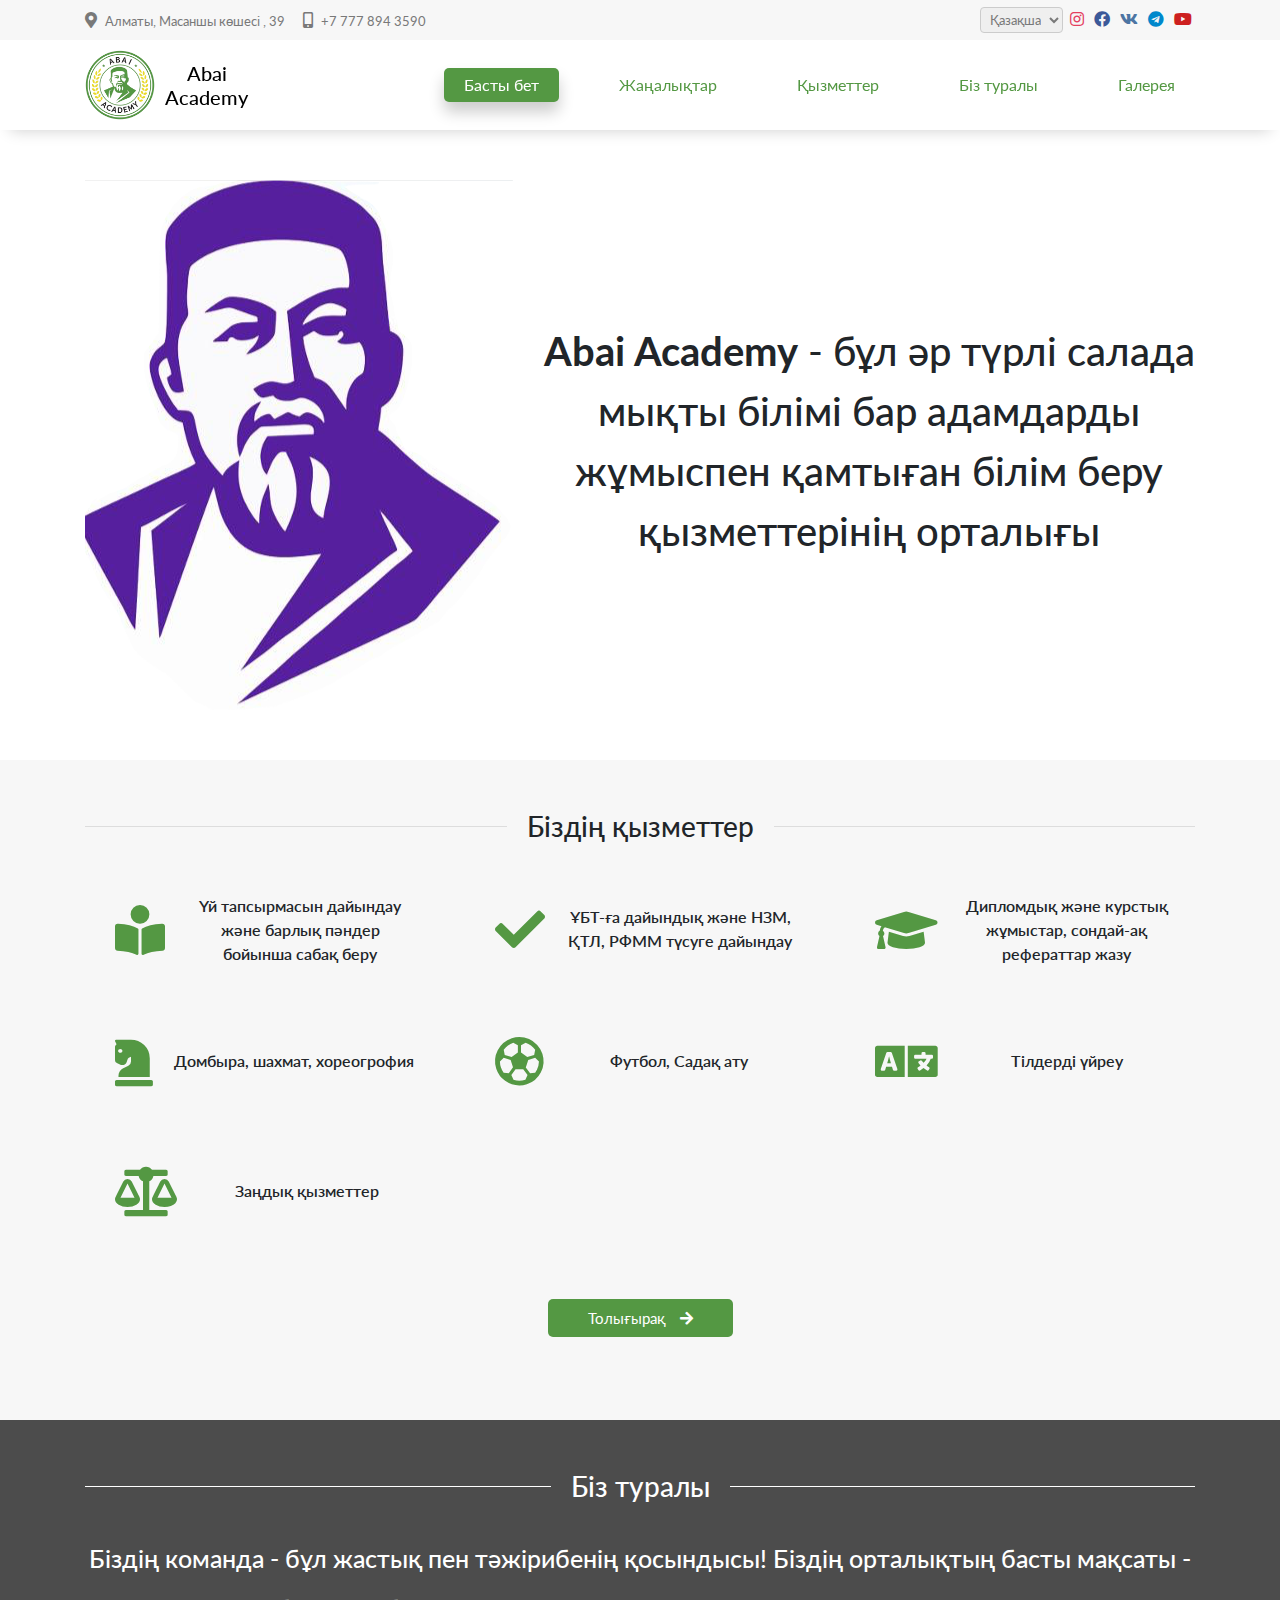
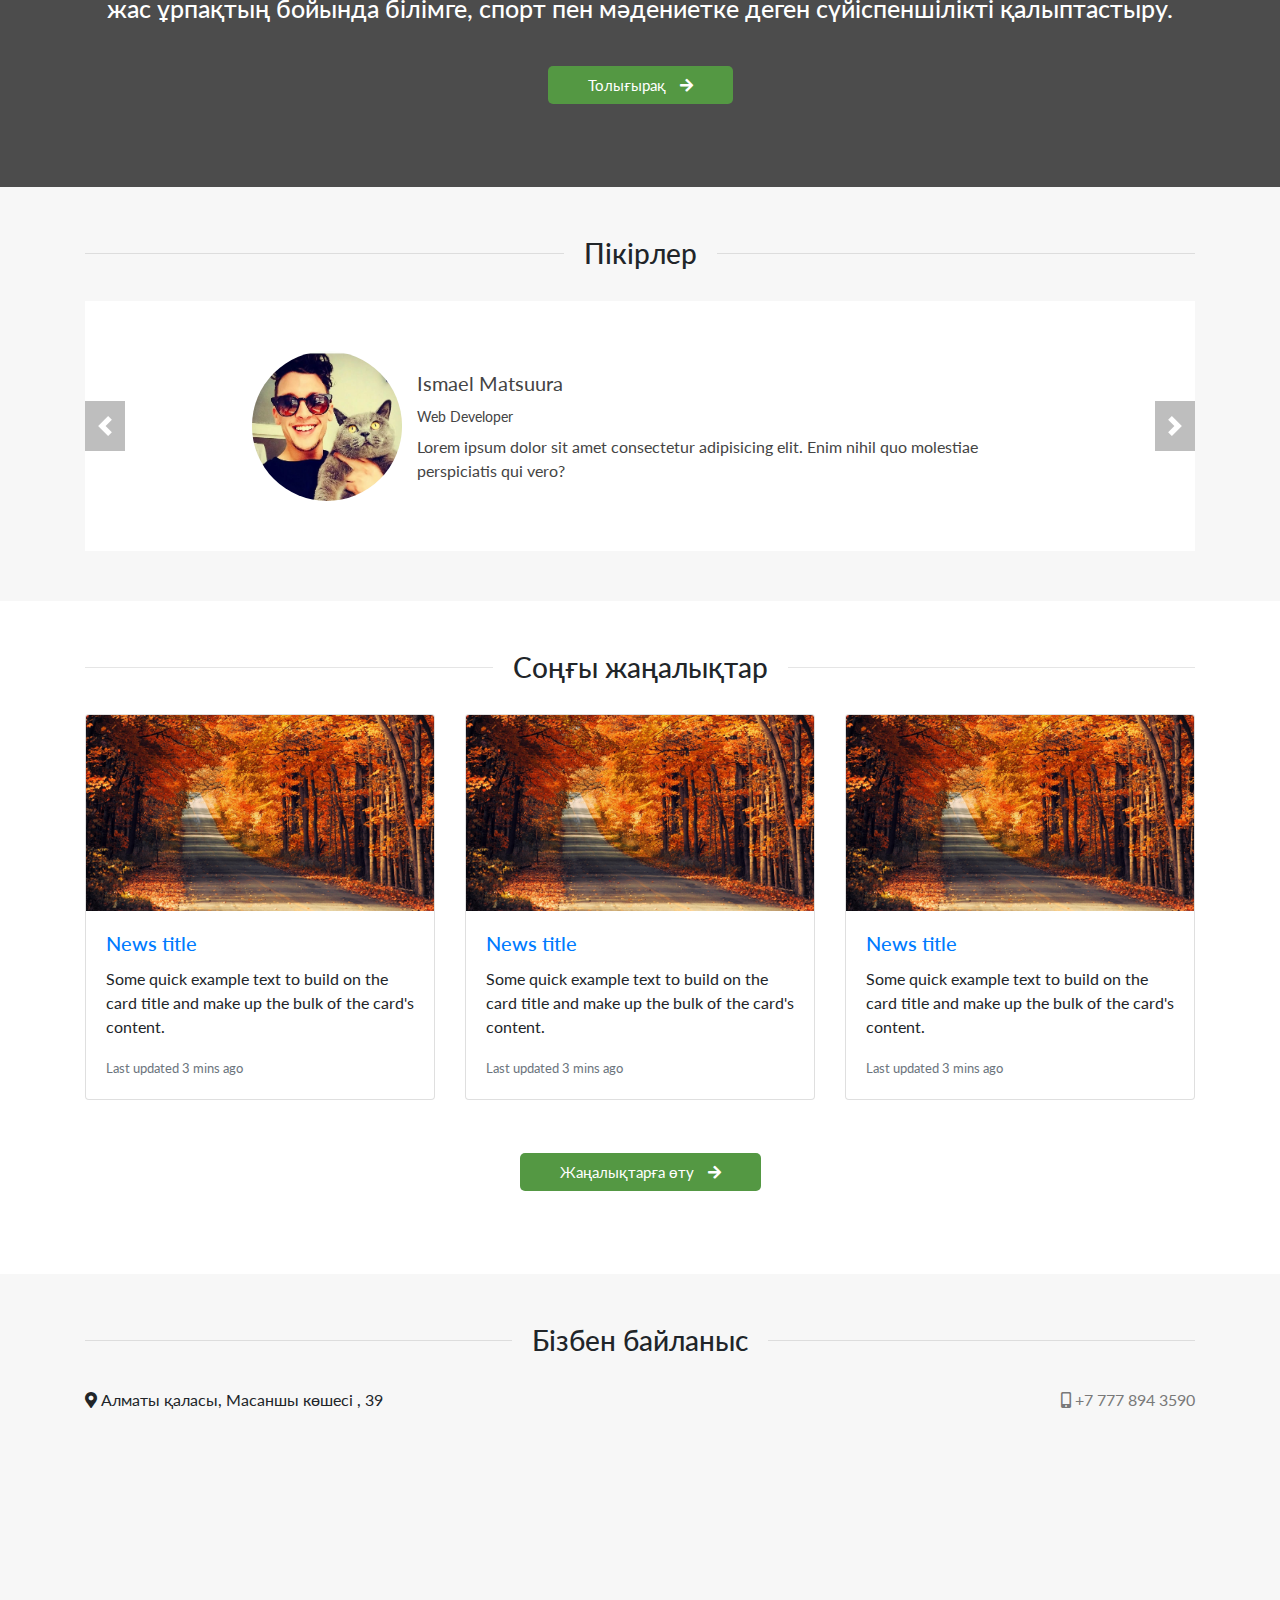
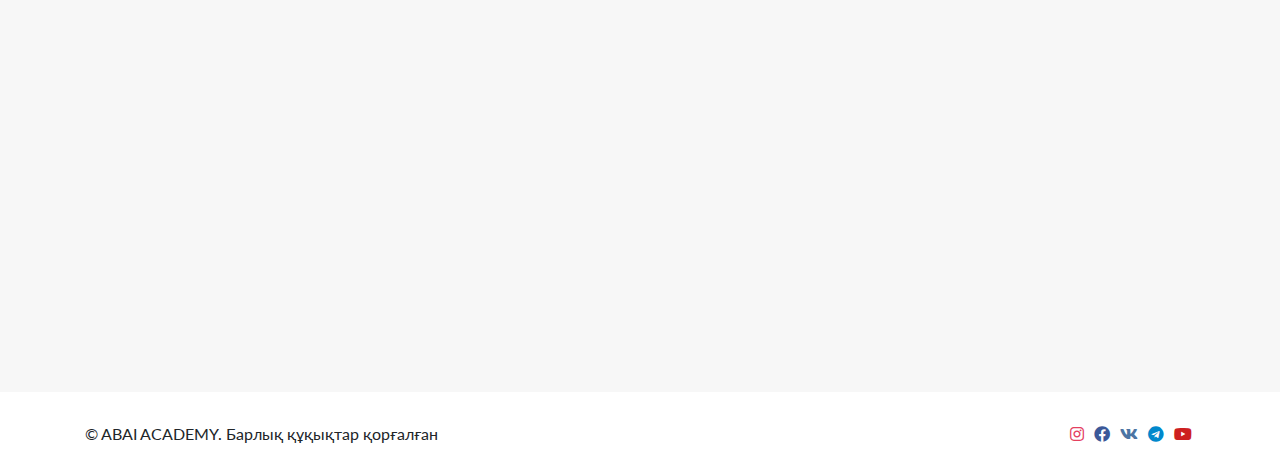
==== templates/index.html @ 08c4e665 "First commit" ====
<!DOCTYPE html>
<html lang="en">

<head>
    <meta charset="UTF-8">
    <meta name="viewport" content="width=device-width, initial-scale=1.0">
    <title>Abai Academy</title>

    <!-- Css -->
    <link rel="stylesheet" href="../css/bootstrap.min.css">
    <link rel="stylesheet" href="../css/all.min.css">
    <link rel="stylesheet" href="../css/style.css">
    <link rel="stylesheet" href="../css/responsive.css">
    <link rel="stylesheet" href="../css/feedback.css">
    <link href="https://fonts.googleapis.com/css2?family=Lato&display=swap" rel="stylesheet">
</head>

<body>

    <div class="header-top">
        <div class="container d-flex">
            <div class="contact-info">
                <a href="javascript:void(0);">
                    <i class="fas fa-map-marker-alt"></i>
                    Алматы, Масаншы көшесі , 39
                </a>
                <a href="tel:+77778943590">
                    <i class="fas fa-mobile-alt"></i>
                    +7 777 894 3590
                </a>
            </div>
            <div class="social-links">
                <form action="#">
                    <select name="language" id="language" class="langSelect">
                        <option value="kz">Қазақша</option>
                        <option value="ru">Русский</option>
                    </select>
                </form>
                <a href="https://www.instagram.com/abai.academy/" style="color: #e4405f;" target="_blank"><i
                        class="fab fa-instagram"></i></a>
                <a href="https://web.facebook.com/" style="color: #3b5999;" target="_blank"><i
                        class="fab fa-facebook"></i></a>
                <a href="https://www.vk.com/" style="color: #4c75a3;" target="_blank"><i class="fab fa-vk"></i></a>
                <a href="https://www.telegram.org/" style="color: #0088cc;" target="_blank"><i
                        class="fab fa-telegram"></i></a>
                <a href="https://www.youtube.com/" style="color: #cd201f;" target="_blank"><i
                        class="fab fa-youtube"></i></a>
            </div>
        </div>
    </div>

    <header class="header sticky-top">
        <div class="container d-flex">
            <a href="index.html" class="logo-link">
                <div class="logo d-flex">
                    <img src="../img/abai_academy.png" alt="LOGO" />
                    <h3 class="logo-title">Abai <br> Academy</h3>
                </div>
            </a>
            <button type="button" class="nav-button" onclick="toggleNavbar('.navbar')">
                <i class="fas fa-bars"></i>
            </button>
            <nav class="navbar">
                <a href="index.html" class="active">Басты бет</a>
                <a href="news.html">Жаңалықтар</a>
                <a href="services.html">Қызметтер</a>
                <a href="about-us.html">Біз туралы</a>
                <a href="gallery">Галерея</a>
            </nav>
        </div>
    </header>

    <section class="app-section">
        <div class="container">
            <div class="app-banner d-flex">
                <div class="banner">
                    <img src="../img/abai_purple-bust.png" alt="ABAI_PNG">
                </div>
                <div class="banner-text">
                    <h3><b>Abai Academy</b> - бұл әр түрлі салада мықты білімі бар адамдарды жұмыспен қамтыған білім
                        беру қызметтерінің орталығы</h3>
                </div>
            </div>
        </div>
    </section>

    <section class="app-section">
        <div class="container">
            <div class="section-title d-flex">
                <hr>
                <h3 class="section-heading">Біздің қызметтер</h3>
                <hr>
            </div>
            <div class="services-block">
                <div class="row">
                    <div class="col-12 col-sm-6 col-md-4">
                        <div class="service-item d-flex">
                            <div class="service-icon">
                                <i class="fas fa-book-reader"></i>
                            </div>
                            <div class="service-text">
                                <p>Үй тапсырмасын дайындау және барлық пәндер бойынша сабақ беру</p>
                            </div>
                        </div>
                    </div>
                    <div class="col-12 col-sm-6 col-md-4">
                        <div class="service-item d-flex">
                            <div class="service-icon">
                                <i class="fas fa-check"></i>
                            </div>
                            <div class="service-text">
                                <p>ҰБТ-ға дайындық және НЗМ, ҚТЛ, РФММ түсуге дайындау</p>
                            </div>
                        </div>
                    </div>
                    <div class="col-12 col-sm-6 col-md-4">
                        <div class="service-item d-flex">
                            <div class="service-icon">
                                <i class="fas fa-graduation-cap"></i>
                            </div>
                            <div class="service-text">
                                <p>Дипломдық және курстық жұмыстар, сондай-ақ рефераттар жазу</p>
                            </div>
                        </div>
                    </div>
                    <div class="col-12 col-sm-6 col-md-4">
                        <div class="service-item d-flex">
                            <div class="service-icon">
                                <i class="fas fa-chess-knight"></i>
                            </div>
                            <div class="service-text">
                                <p>Домбыра, шахмат, хореогрофия</p>
                            </div>
                        </div>
                    </div>
                    <div class="col-12 col-sm-6 col-md-4">
                        <div class="service-item d-flex">
                            <div class="service-icon">
                                <i class="far fa-futbol"></i>
                            </div>
                            <div class="service-text">
                                <p>Футбол, Садақ ату</p>
                            </div>
                        </div>
                    </div>
                    <div class="col-12 col-sm-6 col-md-4">
                        <div class="service-item d-flex">
                            <div class="service-icon">
                                <i class="fas fa-language"></i>
                            </div>
                            <div class="service-text">
                                <p>Тілдерді үйреу</p>
                            </div>
                        </div>
                    </div>
                    <div class="col-12 col-sm-6 col-md-4">
                        <div class="service-item d-flex">
                            <div class="service-icon">
                                <i class="fas fa-balance-scale"></i>
                            </div>
                            <div class="service-text">
                                <p>Заңдық қызметтер</p>
                            </div>
                        </div>
                    </div>
                </div>
            </div>
            <div class="more-link">
                <a href="services.html">Толығырақ <i class="fas fa-arrow-right"></i></a>
            </div>
        </div>
    </section>

    <section class="app-section about-us_section p-0">
        <div class="dark-bg">
            <div class="container">
                <div class="about-us">
                    <div class="section-title d-flex">
                        <hr>
                        <h3 class="section-heading">Біз туралы</h3>
                        <hr>
                    </div>
                    <div class="about-info">
                        <h3>
                            Біздің команда - бұл жастық пен тәжірибенің қосындысы! Біздің орталықтың басты мақсаты - жас
                            ұрпақтың бойында білімге, спорт пен мәдениетке деген сүйіспеншілікті қалыптастыру.
                        </h3>
                    </div>
                    <div class="more-link">
                        <a href="about-us.html">Толығырақ <i class="fas fa-arrow-right"></i></a>
                    </div>
                </div>
            </div>
        </div>
    </section>

    <section class="app-section">
        <div class="container">
            <div class="section-title d-flex">
                <hr>
                <h3 class="section-heading">Пікірлер</h3>
                <hr>
            </div>
            <div class="slider">
                <div class="slider__wrapper">
                    <div class="slider__items">
                        <div class="slider__item slider__item_1">
                            <div class="slider__item_inner">
                                <span class="slider__item_img">
                                    <img class="slider__item_photo" src="../img/feedback-ava.jfif" alt="">
                                </span>
                                <span class="slider__item_testimonial">
                                    <span class="slider__item_name">Ismael Matsuura</span>
                                    <span class="slider__item_post">Web Developer</span>
                                    <span class="slider__item_text">
                                        Lorem ipsum dolor sit amet consectetur adipisicing elit. Enim nihil quo
                                        molestiae perspiciatis qui vero?
                                    </span>
                                </span>
                            </div>
                        </div>
                        <div class="slider__item slider__item_2">
                            <div class="slider__item_inner">
                                <span class="slider__item_img">
                                    <img src="../img/feedback-ava.jfif" alt="">
                                </span>
                                <span class="slider__item_testimonial">
                                    <span class="slider__item_name">Lawanda Batchelder</span>
                                    <span class="slider__item_post">Web Designer</span>
                                    <span class="slider__item_text">
                                        Lorem ipsum dolor sit amet consectetur adipisicing elit. Enim nihil quo
                                        molestiae perspiciatis qui vero?
                                    </span>
                                </span>
                            </div>
                        </div>
                        <div class="slider__item slider__item_3">
                            <div class="slider__item_inner">
                                <span class="slider__item_img">
                                    <img src="../img/feedback-ava.jfif" alt="">
                                </span>
                                <span class="slider__item_testimonial">
                                    <span class="slider__item_name">Bennett Arbogast</span>
                                    <span class="slider__item_post">Web Developer</span>
                                    <span class="slider__item_text">
                                        Lorem ipsum dolor sit amet consectetur adipisicing elit. Enim nihil quo
                                        molestiae perspiciatis qui vero?
                                    </span>
                                </span>
                            </div>
                        </div>
                        <div class="slider__item slider__item_4">
                            <div class="slider__item_inner">
                                <span class="slider__item_img">
                                    <img src="../img/feedback-ava.jfif" alt="">
                                </span>
                                <span class="slider__item_testimonial">
                                    <span class="slider__item_name">Shanna Parcell</span>
                                    <span class="slider__item_post">Web Designer</span>
                                    <span class="slider__item_text">
                                        Lorem ipsum dolor sit amet consectetur adipisicing elit. Enim nihil quo
                                        molestiae perspiciatis qui vero?
                                    </span>
                                </span>
                            </div>
                        </div>
                    </div>
                </div>
                <a class="slider__control slider__control_prev" href="#" role="button"></a>
                <a class="slider__control slider__control_next" href="#" role="button"></a>
            </div>
    </section>

    <section class="app-section">
        <div class="container">
            <div class="section-title d-flex">
                <hr>
                <h3 class="section-heading">Соңғы жаңалықтар</h3>
                <hr>
            </div>
            <div class="news-block">
                <div class="news-item">
                    <div class="row">
                        <div class="col-12 col-sm-6 col-md-4">
                            <div class="card">
                                <img src="../img/img.jpg" class="card-img-top" alt="CARD_IMG">
                                <div class="card-body">
                                    <a href="#">
                                        <h5 class="card-title">News title</h5>
                                    </a>
                                    <p class="card-text">Some quick example text to build on the card title and make up
                                        the bulk of the card's content.</p>
                                    <p class="card-text"><small class="text-muted">Last updated 3 mins ago</small></p>
                                </div>
                            </div>
                        </div>
                        <div class="col-12 col-sm-6 col-md-4">
                            <div class="card">
                                <img src="../img/img.jpg" class="card-img-top" alt="CARD_IMG">
                                <div class="card-body">
                                    <a href="#">
                                        <h5 class="card-title">News title</h5>
                                    </a>
                                    <p class="card-text">Some quick example text to build on the card title and make up
                                        the bulk of the card's content.</p>
                                    <p class="card-text"><small class="text-muted">Last updated 3 mins ago</small></p>
                                </div>
                            </div>
                        </div>
                        <div class="col-12 col-sm-6 col-md-4">
                            <div class="card">
                                <img src="../img/img.jpg" class="card-img-top" alt="CARD_IMG">
                                <div class="card-body">
                                    <a href="#">
                                        <h5 class="card-title">News title</h5>
                                    </a>
                                    <p class="card-text">Some quick example text to build on the card title and make up
                                        the bulk of the card's content.</p>
                                    <p class="card-text"><small class="text-muted">Last updated 3 mins ago</small></p>
                                </div>
                            </div>
                        </div>
                    </div>
                </div>
            </div>
            <div class="more-link">
                <a href="news.html">Жаңалықтарға өту <i class="fas fa-arrow-right"></i></a>
            </div>
        </div>
    </section>

    <section class="app-section">
        <div class="container">
            <div class="section-title d-flex">
                <hr>
                <h3 class="section-heading">Бізбен байланыс</h3>
                <hr>
            </div>
            <div class="contact">
                <div class="contact-info-block d-flex">
                    <p>
                        <i class="fas fa-map-marker-alt"></i>
                        Алматы қаласы, Масаншы көшесі , 39
                    </p>
                    <p>
                        <a href="tel:+77778943590">
                            <i class="fas fa-mobile-alt"></i>
                            +7 777 894 3590
                        </a>
                    </p>
                </div>
                <div class="contact-map">
                    <iframe
                        src="https://yandex.com/map-widget/v1/?um=constructor%3A82e9fed236b150e9e54c2fb7ee15986c360d8a8b893bf10a4f64664f6c50f972&amp;source=constructor"
                        width="100%" height="508" frameborder="0"></iframe>
                </div>
            </div>
        </div>
    </section>

    <footer class="footer">
        <div class="container d-flex">
            <p>
                &copy; ABAI ACADEMY. Барлық құқықтар қорғалған
            </p>
            <div class="social-links">
                <a href="https://www.instagram.com/abai.academy/" style="color: #e4405f;" target="_blank"><i
                        class="fab fa-instagram"></i></a>
                <a href="https://web.facebook.com/" style="color: #3b5999;" target="_blank"><i
                        class="fab fa-facebook"></i></a>
                <a href="https://www.vk.com/" style="color: #4c75a3;" target="_blank"><i class="fab fa-vk"></i></a>
                <a href="https://www.telegram.org/" style="color: #0088cc;" target="_blank"><i
                        class="fab fa-telegram"></i></a>
                <a href="https://www.youtube.com/" style="color: #cd201f;" target="_blank"><i
                        class="fab fa-youtube"></i></a>
            </div>
        </div>
    </footer>

    <!-- JavaScript -->
    <script src="../js/jquery.min.js"></script>
    <script src="../js/bootstrap.min.js"></script>
    <script src="../js/main.js"></script>
    <script src="../js/feedback.js"></script>
</body>

</html>
---- css/style.css ----
html, body {
    font-family: 'Lato', sans-serif;
}
a, a:hover {
    text-decoration: none;
}
input, textarea, button, button:focus {
    outline: none;
}
form {
    display: inline;
}
.col-12 {
    margin-bottom: 20px;
}
.d-flex {
    align-items: center;
}
.logo-link {
    display: block;
}
.logo img {
    width: 70px;
    margin-right: 10px;
}
.logo-title {
    text-align: center;
    font-size: 20px;
    color: black;
    font-weight: 500;
    margin-bottom: 0;
}
.header-top {
    padding: 7px 0;
    background-color: #f7f7f7;
}
.header-top .container {
    justify-content: space-between;
}
.header-top a, .contact-info-block a {
    color: #797979;
}
.contact-info a {
    font-size: 13px;
}
.contact-info a i {
    font-size: 16px;
    margin-right: 5px;
}
.contact-info a:first-child {
    margin-right: 15px;
}
.social-links a {
    margin: 0 3px;
    font-size: 16px;
}
.header {
    padding: 10px 0;
    box-shadow: 0 10px 15px -10px rgba(0, 0, 0, 0.2);
    background-color: #fff;
}
.header .container {
    justify-content: space-between;
    position: relative;
}
.nav-button {
    display: none;
    background-color: #fff;
    color: #549843;
    border: 2px solid #549843;
    border-radius: 7px;
    font-size: 25px;
    padding: 0 9px;
}
.navbar {
    padding: 0;
}
.navbar.active {
    display: block;
}
.navbar a {
    margin: 0 20px;
    color: #549843;
    padding: 5px 20px;
    border-radius: 5px;
    transition: .3s;
    -webkit-transition: .3s;
    -moz-transition: .3s;
    -o-transition: .3s;
}
.navbar a:hover {
    background-color: #549843;
    color: #fff;
    box-shadow: 0 10px 15px 0px rgba(0, 0, 0, 0.2);
    transition: .3s;
    -webkit-transition: .3s;
    -moz-transition: .3s;
    -o-transition: .3s;
}
.navbar a.active {
    background-color: #549843;
    color: #fff;
    box-shadow: 0 10px 15px 0px rgba(0, 0, 0, 0.2);
}
.navbar a:last-child {
    margin-right: 0;
}
.app-section {
    padding: 50px 0;
}
.app-section:nth-child(even) {
    background-color: #f7f7f7;
}
.app-section:nth-child(odd) {
    background-color: #fff;
}
.banner {
    margin-right: 30px;
}
.banner-text h3, .about-info h3 {
    text-align: center;    
    line-height: 60px;
    font-size: 40px;
}
.about-info h3 {
    font-size: 25px;  
    line-height: 50px;
}
.section-title {
    margin-bottom: 30px;
}
.section-title hr {
    flex: 1;
}
.section-heading {
    margin: 0 20px;
}
.more-link {
    text-align: center;
    margin: 40px 0;
}
.more-link a {
    padding: 10px 40px;
    background-color: #549843;
    color: #fff;
    border-radius: 5px;
    transition: .3s;
    -webkit-transition: .3s;
    -moz-transition: .3s;
    -o-transition: .3s;
    font-size: 15px;
}
.more-link a:hover {
    box-shadow: 0 10px 15px 0px rgba(0, 0, 0, 0.2);
    transition: .3s;
    -webkit-transition: .3s;
    -moz-transition: .3s;
    -o-transition: .3s;
}
.more-link a i {
    margin-left: 10px;
}
.service-item {
    padding: 20px;
    border-radius: 10px;
    transition: .3s;
    -webkit-transition: .3s;
    -moz-transition: .3s;
    -o-transition: .3s;
}
.service-item:hover {
    box-shadow: 0 10px 20px 0 rgba(0, 0, 0, 0.2);
    transition: .3s;
    -webkit-transition: .3s;
    -moz-transition: .3s;
    -o-transition: .3s;
}
.service-icon {
    margin-right: 10px;
    padding: 10px;
}
.service-text{
    flex: 1;
}
.service-text p{
    margin-bottom: 0;
    text-align: center;
    font-weight: 600;
}
.service-icon i {
    font-size: 50px;
    color: #549843;
}
.about-us {
    color: #fff;
}
.about-us hr {
    border-color: #fff;
}
.about-text {
    flex: 1;
}
.dark-bg {
    width: 100%;
    height: 100%;
    background-color: rgba(0, 0, 0, 0.7);
    padding: 50px 0;
}
.about-us_section {
    background-image: url(../img/about-section-bg.jpg);
    background-repeat: no-repeat;
    background-attachment: fixed;
    background-size: cover;
    background-position: center;
}
.contact-info-block {
    justify-content: space-between;
}
.footer {
    padding: 30px 0;
}
.footer .d-flex {
    justify-content: space-between;
}
.footer .d-flex p {
    margin-bottom: 0;
}
.langSelect {
    cursor: pointer;
    outline: none;
    border-color: #CCC;
    color: #797979;
    font-size: 13px;
    padding: 3px 5px;
    border-radius: 4px;
}
.news-poster {
    margin-bottom: 30px;
    text-align: center;
}
.news-poster img {
    width: 100%;
}
.news-detail-section .d-flex {
    align-items: flex-start;
}
.current-news {
    flex: 1;
}
.latest-news {
    width: 30%;
    margin-left: 30px;
    padding: 10px 20px;
    border-radius: 10px;
    border: 1px solid #ececec;
    background-color: #fff;
    position: sticky;
    position: -webkit-sticky;
    top: 140px;
}
.news-info.d-flex {
    justify-content: space-between;
    align-items: center;
    margin-bottom: 20px;
}
.news-title {
    margin-bottom: 0;
}
.news-info p {
    margin-bottom: 0;
    color: #ccc;
    font-size: 14px;
    margin-left: 20px;
}
.latest-news h4 {
    font-size: 18px;
}
.latest-news ul {
    margin: 0;
    padding: 0;
}
.latest-news ul li {
    list-style-type: none;
    padding: 5px 10px;
    border-bottom: 1px solid #54984330;
}
.latest-news ul li:last-child {
    border-bottom: none;
}
.latest-news ul li a {
    display: block;
    color: #549843;
    font-size: 14px;
}
---- css/responsive.css ----
@media screen and (max-width: 1199px) {
    .navbar a {
        margin: 0;
    }
}
@media screen and (max-width: 991px) {
    .nav-button {
        display: block;
    }
    .navbar {
        display: none;
        position: absolute;
        top: 215px;
        left: 50%;
        transform: translate(-50%, -50%);
        width: 90%;
        background-color: #fff;
        padding: 10px 0;
        border-radius: 10px;
        box-shadow: 0 7px 20px 5px rgba(0, 0, 0, 0.2);
    }
    .navbar a {
        display: block;
        padding: 10px 0;
        text-align: center;
        border-radius: 0;
    }
    .navbar a.active {
        box-shadow: unset;
    }
    .app-banner.d-flex {
        display: block !important;
    }
    .banner {
        text-align: center;
        margin-right: 0;
        margin-bottom: 30px;
    }
    .banner img {
        width: 300px;
        margin: 0 auto;
    }
    .banner-text h3 {
        font-size: 25px;
    }
    .news-detail-section .d-flex {
        display: block !important;
    }
    .latest-news {
        position: unset;
        width: 100%;
        margin-left: 0;
        margin-top: 30px;
    }
    
}
@media screen and (max-width: 767px) {
    .banner img {
        width: 200px;
        margin: 0 auto;
    }
    .banner-text h3 {
        line-height: unset;
    }
    .about-info h3 {
        font-size: 20px;
        line-height: unset;
    }
    .header-top .d-flex {
        display: block !important;
    }
    .contact-info, .social-links {
        text-align: center;
    }
}

@media screen and (max-width: 480px) {
    .navbar a {
        margin: 0;
    }
    .contact-info {
        margin-bottom: 5px;
    }
    .contact-info-block.d-flex{
        display: block !important;
    }
    .contact-info-block.d-flex p {
        text-align: center;
    }
    .footer .d-flex {
        display: block !important;
        text-align: center;
    }
}
---- css/feedback.css ----
ol,
ul,
dl {
    margin-top: 0;
    margin-bottom: 1rem;
}
.slider {
    position: relative;
    overflow: hidden;
    margin-left: auto;
    margin-right: auto;
}
.slider__wrapper {
    position: relative;
    overflow: hidden;
}

.slider__items {
    display: flex;
    transition: transform 0.6s ease;
}
.slider__item {
    flex: 0 0 100%;
    max-width: 100%;
}
.slider__control {
    position: absolute;
    top: 50%;
    display: none;
    align-items: center;
    justify-content: center;
    width: 40px;
    color: #fff;
    text-align: center;
    opacity: 0.5;
    height: 50px;
    transform: translateY(-50%);
    background: rgba(0, 0, 0, 0.5);
}

.slider__control_show {
    display: flex;
}

.slider__control:hover,
.slider__control:focus {
    color: #fff;
    text-decoration: none;
    outline: 0;
    opacity: 0.9;
}

.slider__control_prev {
    left: 0;
}

.slider__control_next {
    right: 0;
}

.slider__control::before {
    content: '';
    display: inline-block;
    width: 20px;
    height: 20px;
    background: transparent no-repeat center center;
    background-size: 100% 100%;
}

.slider__control_prev::before {
    background-image: url("data:image/svg+xml;charset=utf8,%3Csvg xmlns='http://www.w3.org/2000/svg' fill='%23fff' viewBox='0 0 8 8'%3E%3Cpath d='M5.25 0l-4 4 4 4 1.5-1.5-2.5-2.5 2.5-2.5-1.5-1.5z'/%3E%3C/svg%3E");
}

.slider__control_next::before {
    background-image: url("data:image/svg+xml;charset=utf8,%3Csvg xmlns='http://www.w3.org/2000/svg' fill='%23fff' viewBox='0 0 8 8'%3E%3Cpath d='M2.75 0l-1.5 1.5 2.5 2.5-2.5 2.5 1.5 1.5 4-4-4-4z'/%3E%3C/svg%3E");
}
.slider__indicators {
    position: absolute;
    right: 0;
    bottom: 10px;
    left: 0;
    z-index: 15;
    display: flex;
    justify-content: center;
    padding-left: 0;
    margin-right: 15%;
    margin-left: 15%;
    list-style: none;
    margin-top: 0;
    margin-bottom: 0;
}

.slider__indicators li {
    box-sizing: content-box;
    flex: 0 1 auto;
    width: 30px;
    height: 4px;
    margin-right: 3px;
    margin-left: 3px;
    text-indent: -999px;
    cursor: pointer;
    background-color: rgba(255, 255, 255, 0.5);
    background-clip: padding-box;
    border-top: 10px solid transparent;
    border-bottom: 10px solid transparent;
}

.slider__indicators li.active {
    background-color: #fff;
}

.slider__item_img img {
    display: inline-block;
    height: auto;
    max-width: 100%;
    border-radius: 50%;
}

.slider__item {
    height: 320px;
    overflow: hidden;
    position: relative;
    background: #fff;
}

.slider__item_inner {
    position: absolute;
    left: 15%;
    right: 15%;
    top: 36px;
    bottom: 36px;
    overflow: hidden;
    color: #797979;
    text-align: center;
    display: flex;
    align-items: center;
    justify-content: center;
    flex-direction: column;
}

.slider__item_img {
    flex: 0 0 80px;
    max-width: 80px;
}

.slider__item_testimonial {
    flex: 1 0 0;
    display: flex;
    flex-direction: column;
    text-align: center;

}

@media (min-width: 576px) {
    .slider__item {
        height: 250px;
    }

    .slider__item_inner {
        flex-direction: row;
    }

    .slider__item_testimonial {
        margin-left: 15px;
    }

    .slider__item_img {
        flex: 0 0 150px;
        max-width: 150px;
    }

    .slider__item_testimonial {
        text-align: left;
    }
}

.slider__item_name {
    font-size: 20px;
    margin-bottom: 8px;
    color: #444444;
}

.slider__item_post {
    font-size: 14px;
    margin-bottom: 8px;
    color: #444444;
}

.slider__item_text {
    font-size: 16px;
    color: #444444;
}
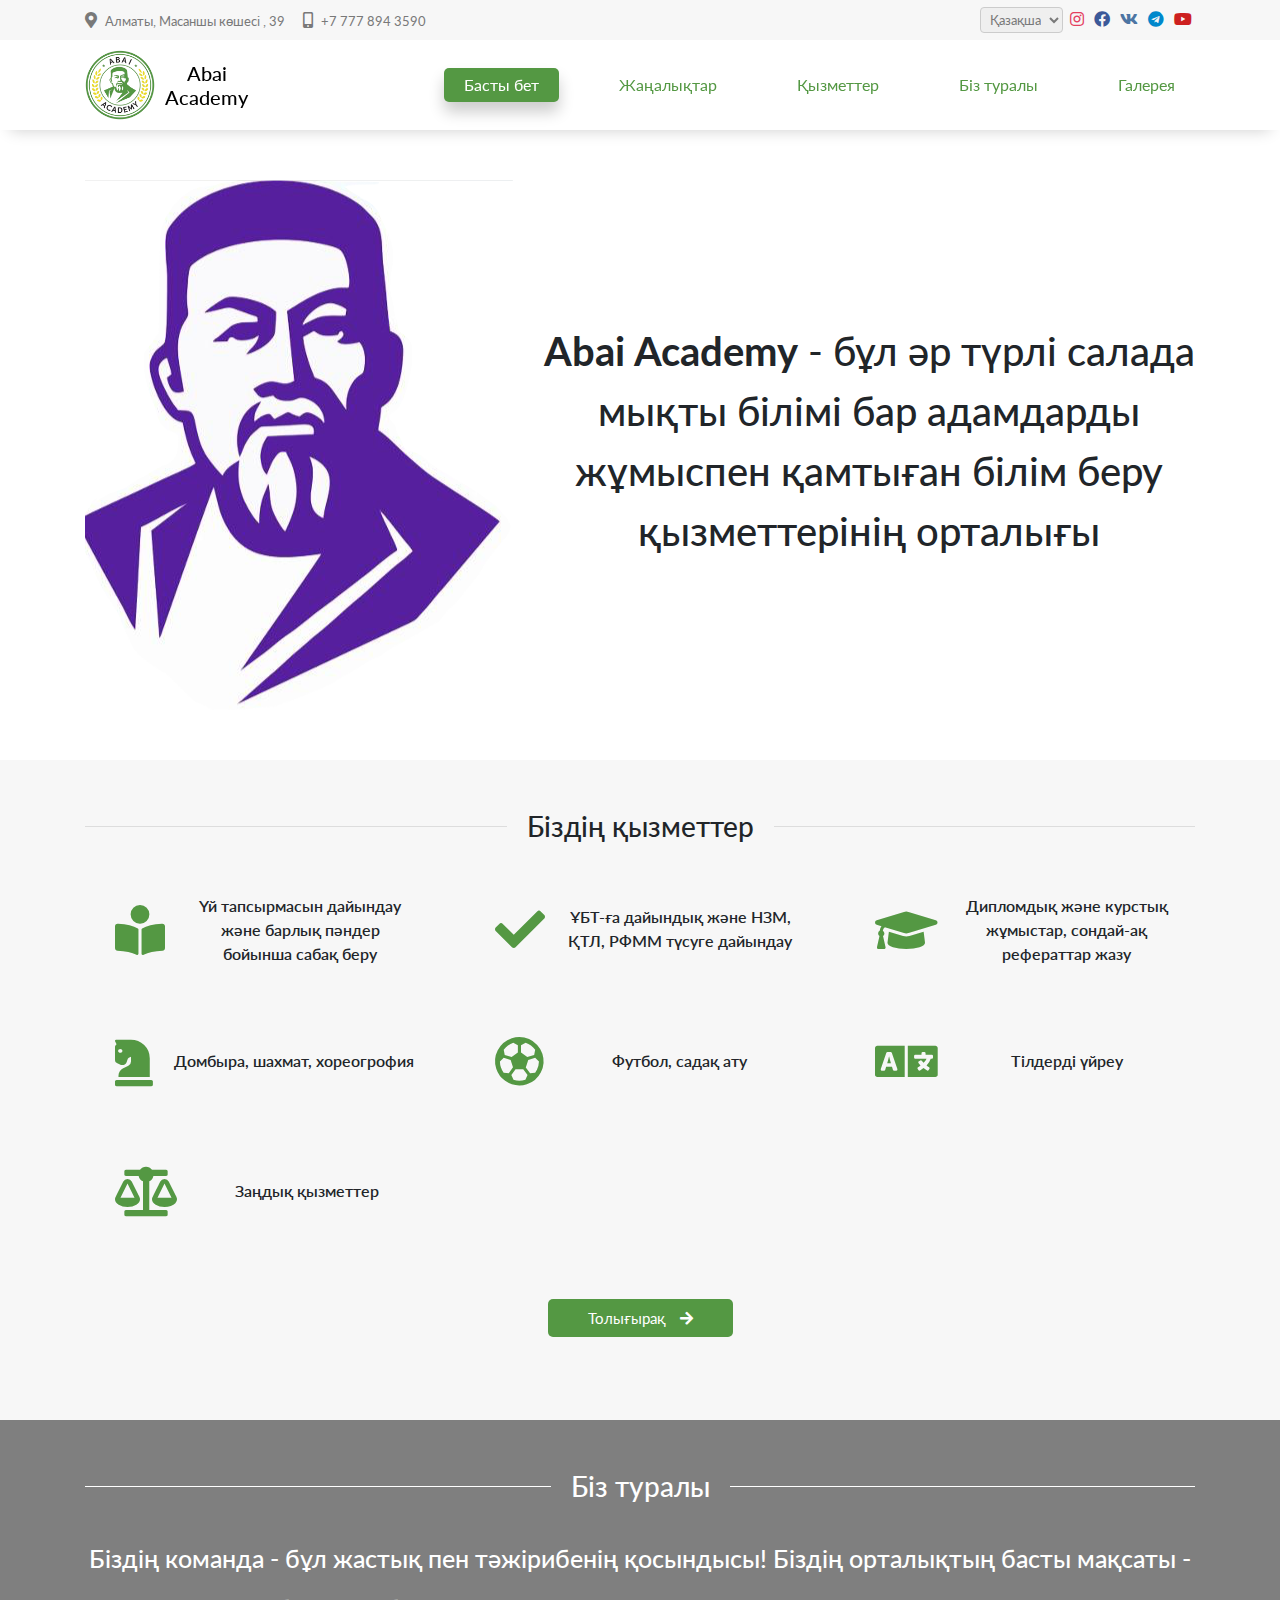
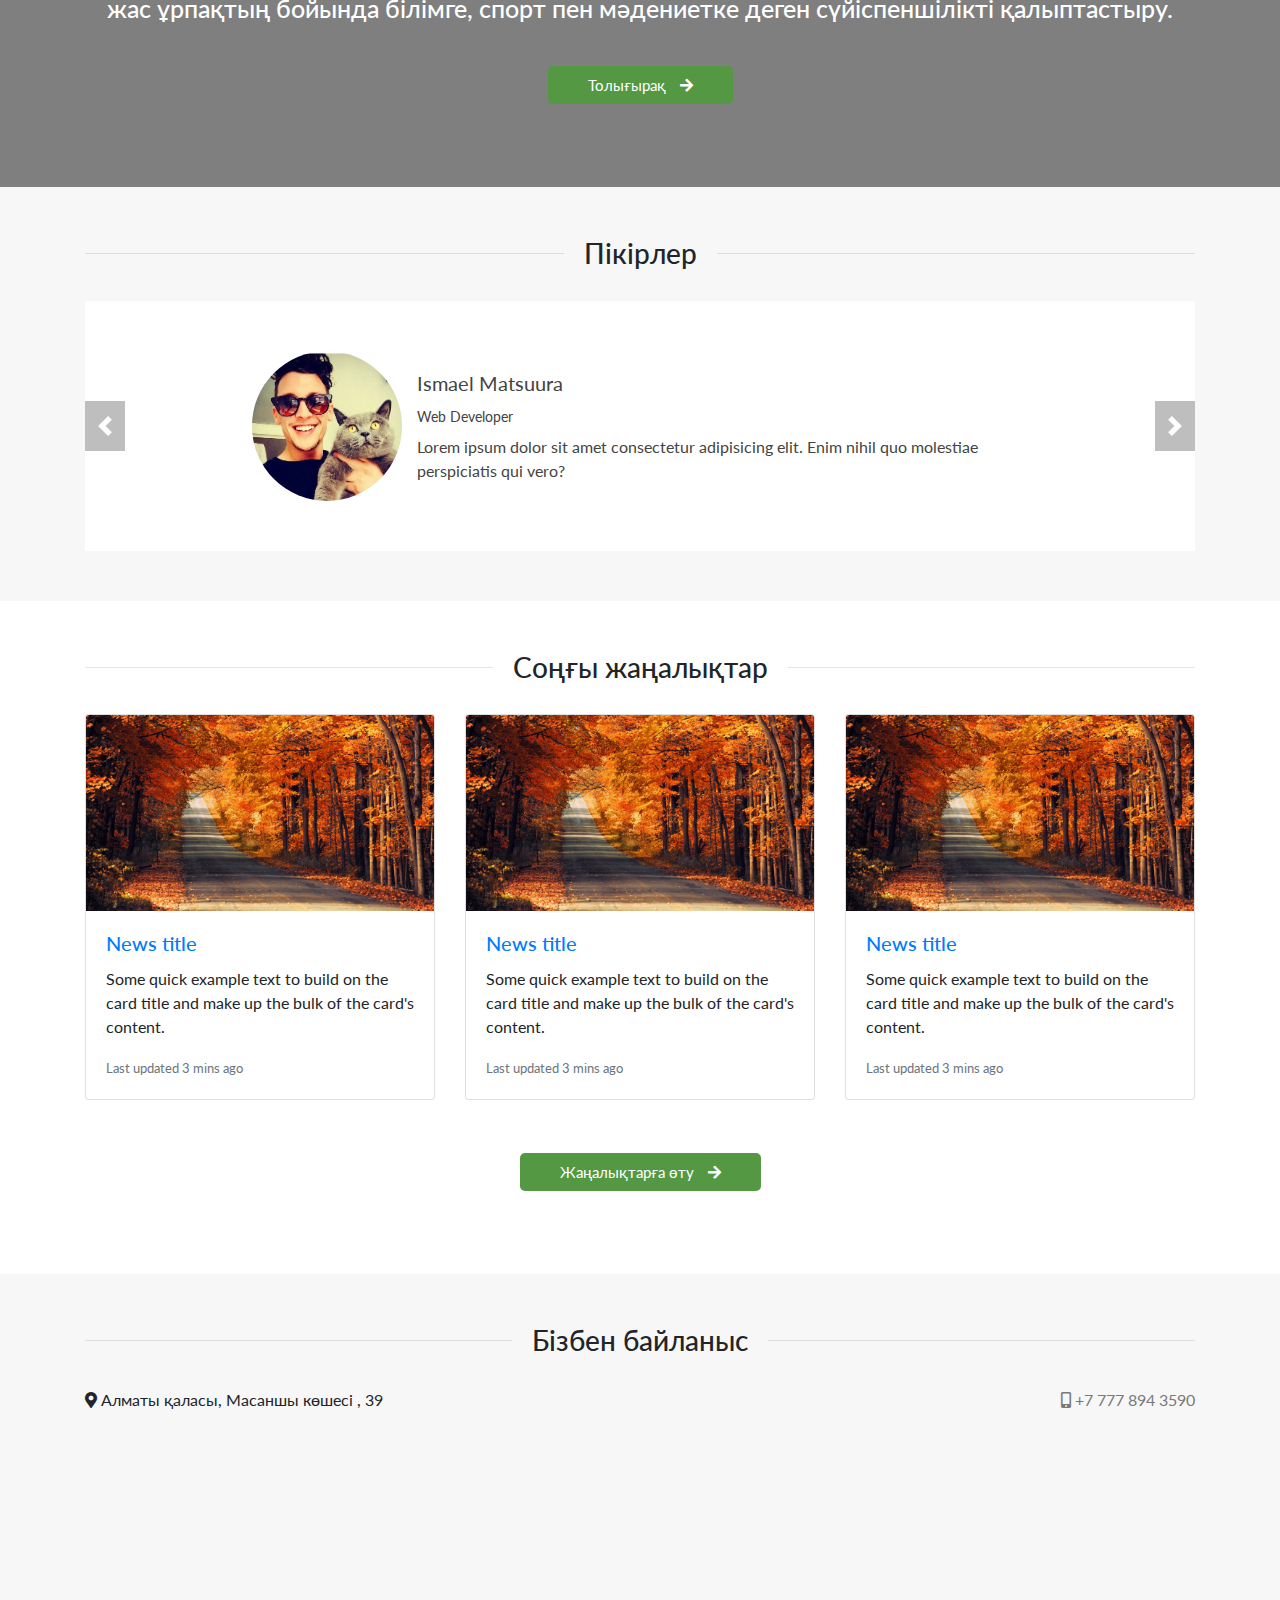
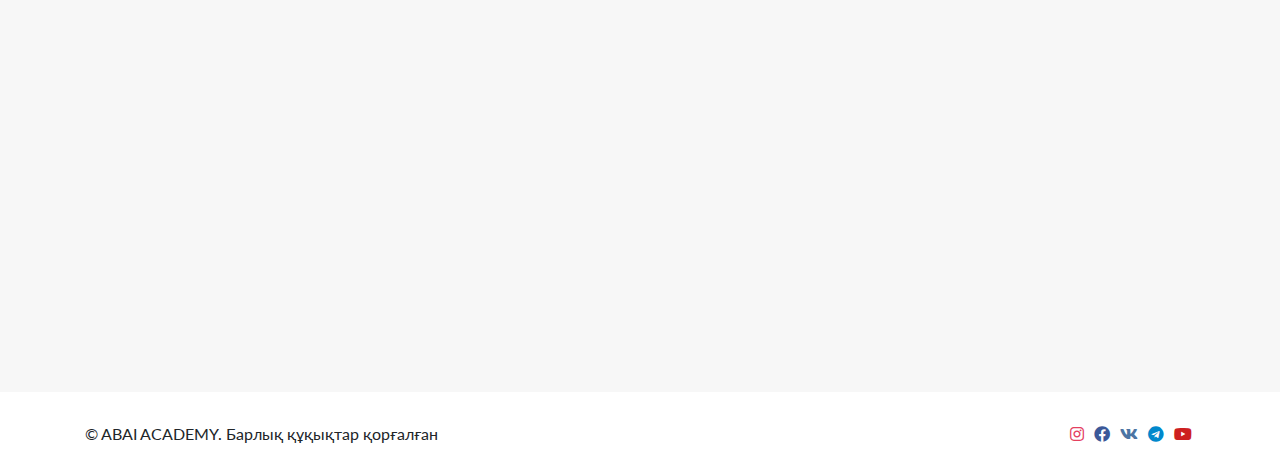
==== commit 254a35c8: "Added gallery, about, services pages" ====
--- a/templates/index.html
+++ b/templates/index.html
@@ -65,7 +65,7 @@
                 <a href="news.html">Жаңалықтар</a>
                 <a href="services.html">Қызметтер</a>
                 <a href="about-us.html">Біз туралы</a>
-                <a href="gallery">Галерея</a>
+                <a href="gallery.html">Галерея</a>
             </nav>
         </div>
     </header>
@@ -139,7 +139,7 @@
                                 <i class="far fa-futbol"></i>
                             </div>
                             <div class="service-text">
-                                <p>Футбол, Садақ ату</p>
+                                <p>Футбол, садақ ату</p>
                             </div>
                         </div>
                     </div>
--- a/css/style.css
+++ b/css/style.css
@@ -203,15 +203,25 @@
 .dark-bg {
     width: 100%;
     height: 100%;
-    background-color: rgba(0, 0, 0, 0.7);
+    background-color: rgba(0, 0, 0, 0.5);
     padding: 50px 0;
 }
 .about-us_section {
+    background-image: url(../img/teachers/teachers1.jpeg);
+    background-repeat: no-repeat;
+    background-attachment: fixed;
+    background-size: cover;
+    background-position: center;
+}
+.about-us-first-section {
     background-image: url(../img/about-section-bg.jpg);
     background-repeat: no-repeat;
     background-attachment: fixed;
     background-size: cover;
-    background-position: center;
+    background-position: top;
+}
+.about-us-first-section .dark-bg {
+    background-color: rgba(0, 0, 0, 0.7);
 }
 .contact-info-block {
     justify-content: space-between;
@@ -291,4 +301,105 @@
     display: block;
     color: #549843;
     font-size: 14px;
+}
+.about-us-texts h4 {
+    line-height: 1.5em;
+    padding-left: 30px;
+    font-style: italic;
+    border-left: 4px solid #549843;
+    color: #FFF;
+    margin-bottom: 20px;
+    font-size: 20px;
+}
+.teachers .card-title {
+    color: #549843;
+}
+.teachers .card-text {
+    margin-bottom: 0;
+}
+.teachers .card-text i {
+    color: #549843;
+    margin-right: 5px;
+}
+.teachers img.card-img-top {
+    height: 392px;
+    object-fit: cover;
+    -o-object-fit: cover;
+}
+.gallery-container {
+    display: grid;
+    display: -moz-grid;
+    display: -ms-grid;
+    grid-template-columns: repeat(6, 1fr);
+    grid-auto-flow: dense;
+    grid-gap: 20px;
+}
+.gallery-container-item {
+    width: 100%;
+    height: 100%;
+    position: relative;  
+    border-radius: 10px;  
+    box-shadow: 0 10px 20px -5px rgba(0, 0, 0, 0.5);
+}
+.c-1 {
+    grid-column: span 1;
+}
+.c-2 {
+    grid-column: span 2;
+}
+.c-3 {
+    grid-column: span 3;
+}
+.c-4 {
+    grid-column: span 4;
+}
+.c-5 {
+    grid-column: span 5;
+}
+.c-6 {
+    grid-column: span 6;
+}
+.r-1 {
+    grid-row: span 1;
+}
+.r-2 {
+    grid-row: span 2;
+}
+.r-3 {
+    grid-row: span 3;
+}
+.r-4 {
+    grid-row: span 4;
+}
+.r-5 {
+    grid-row: span 5;
+}
+.r-6 {
+    grid-row: span 6;
+}
+.gallery-item {
+    width: 100%;
+    height: 100%;
+    overflow: hidden;
+    border-radius: 10px;
+}
+.gallery-item img{
+    width: 100%;
+    height: 100%;
+    object-fit: cover;
+    -o-object-fit: cover;
+    object-position: 50% 50%;
+    cursor: pointer;
+    border-radius: 10px;
+    transition: .5s ease-in-out;
+    -webkit-transition: .5s ease-in-out;
+    -o-transition: .5s ease-in-out;
+    -moz-transition: .5s ease-in-out;
+}
+.gallery-item:hover img {
+    transform: scale(1.5);
+    -moz-transform: scale(1.5);
+    -o-transform: scale(1.5);
+    -ms-transform: scale(1.5);
+    -webkit-transform: scale(1.5);
 }--- a/css/responsive.css
+++ b/css/responsive.css
@@ -72,6 +72,18 @@
     .contact-info, .social-links {
         text-align: center;
     }
+    .gallery-container {
+        grid-template-columns: repeat(3, 1fr);
+    }
+}
+
+@media screen and (max-width: 576px) {
+    .gallery-container {
+        grid-template-columns: 1fr;
+    }
+    .c-1, .c-2, .c-3, .c-3, .c-4, .c-5, .c-6 {
+        grid-column: span 1;
+    }
 }
 
 @media screen and (max-width: 480px) {
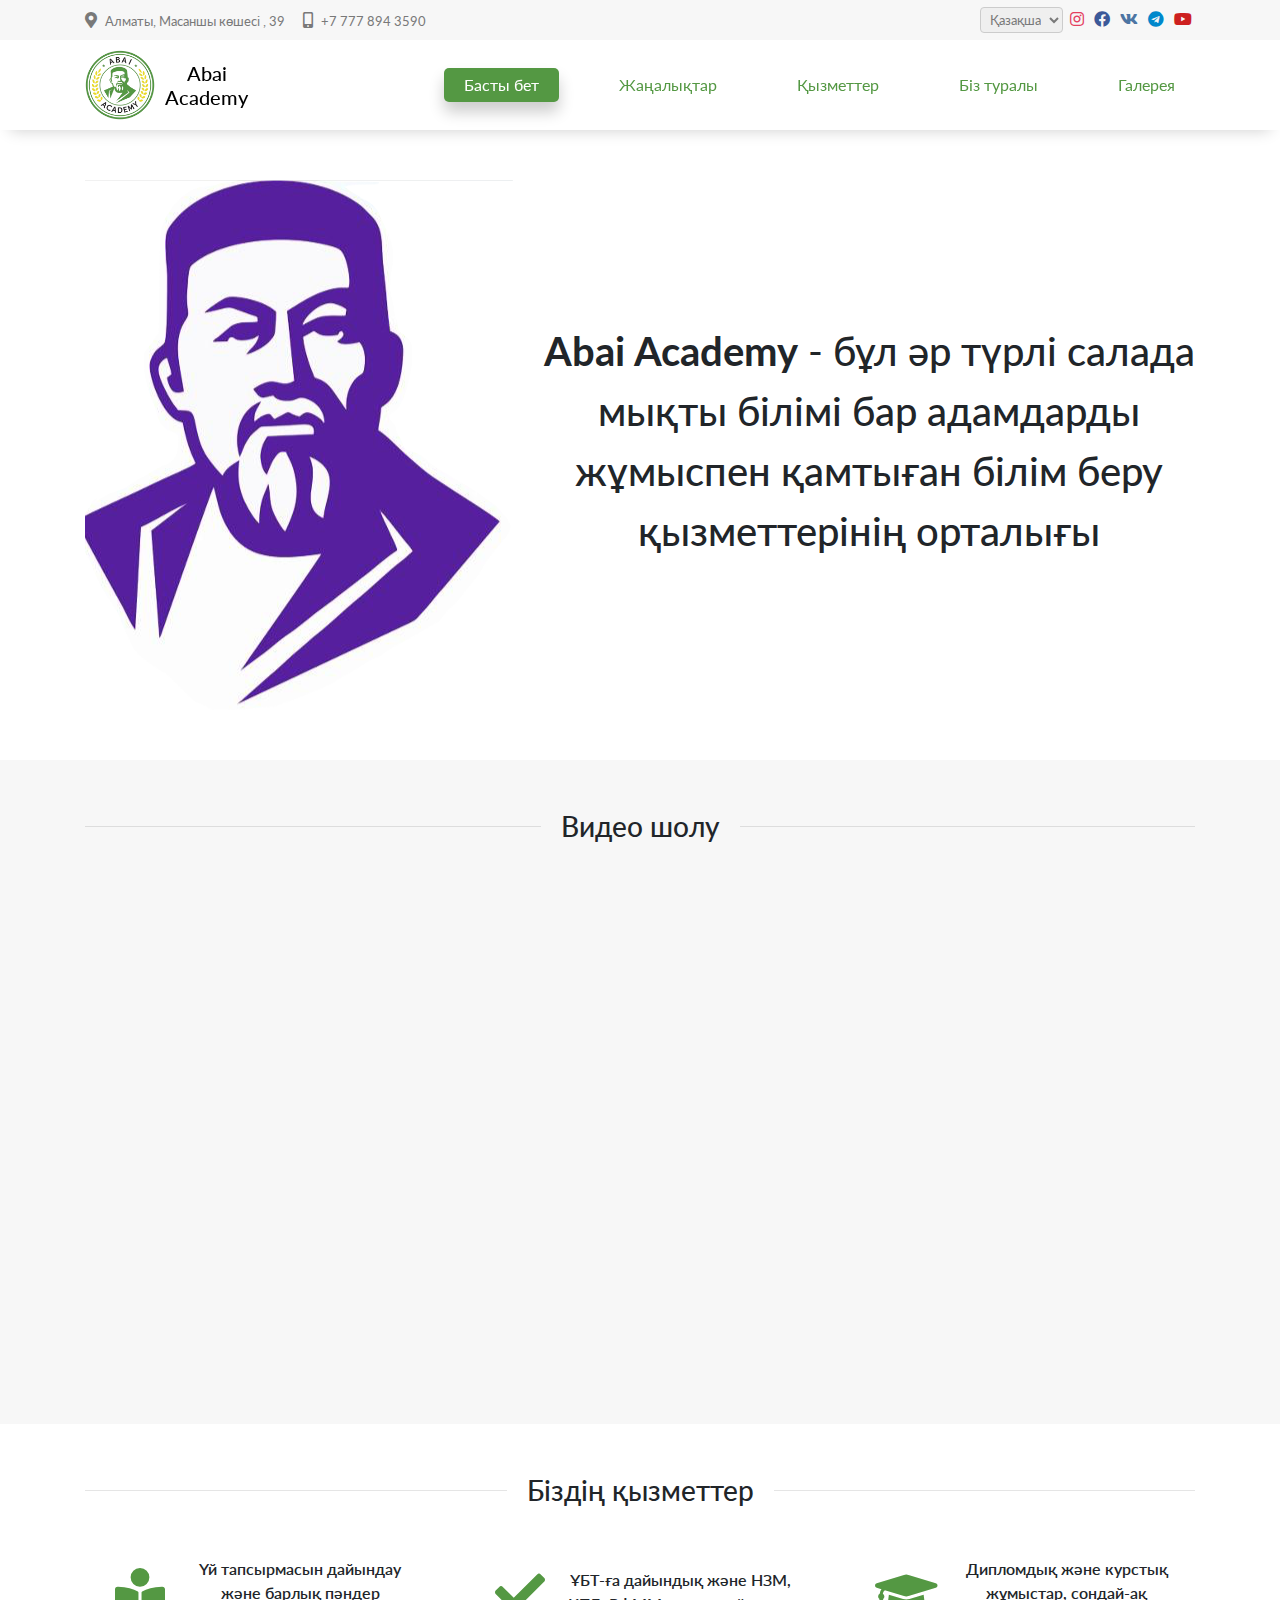
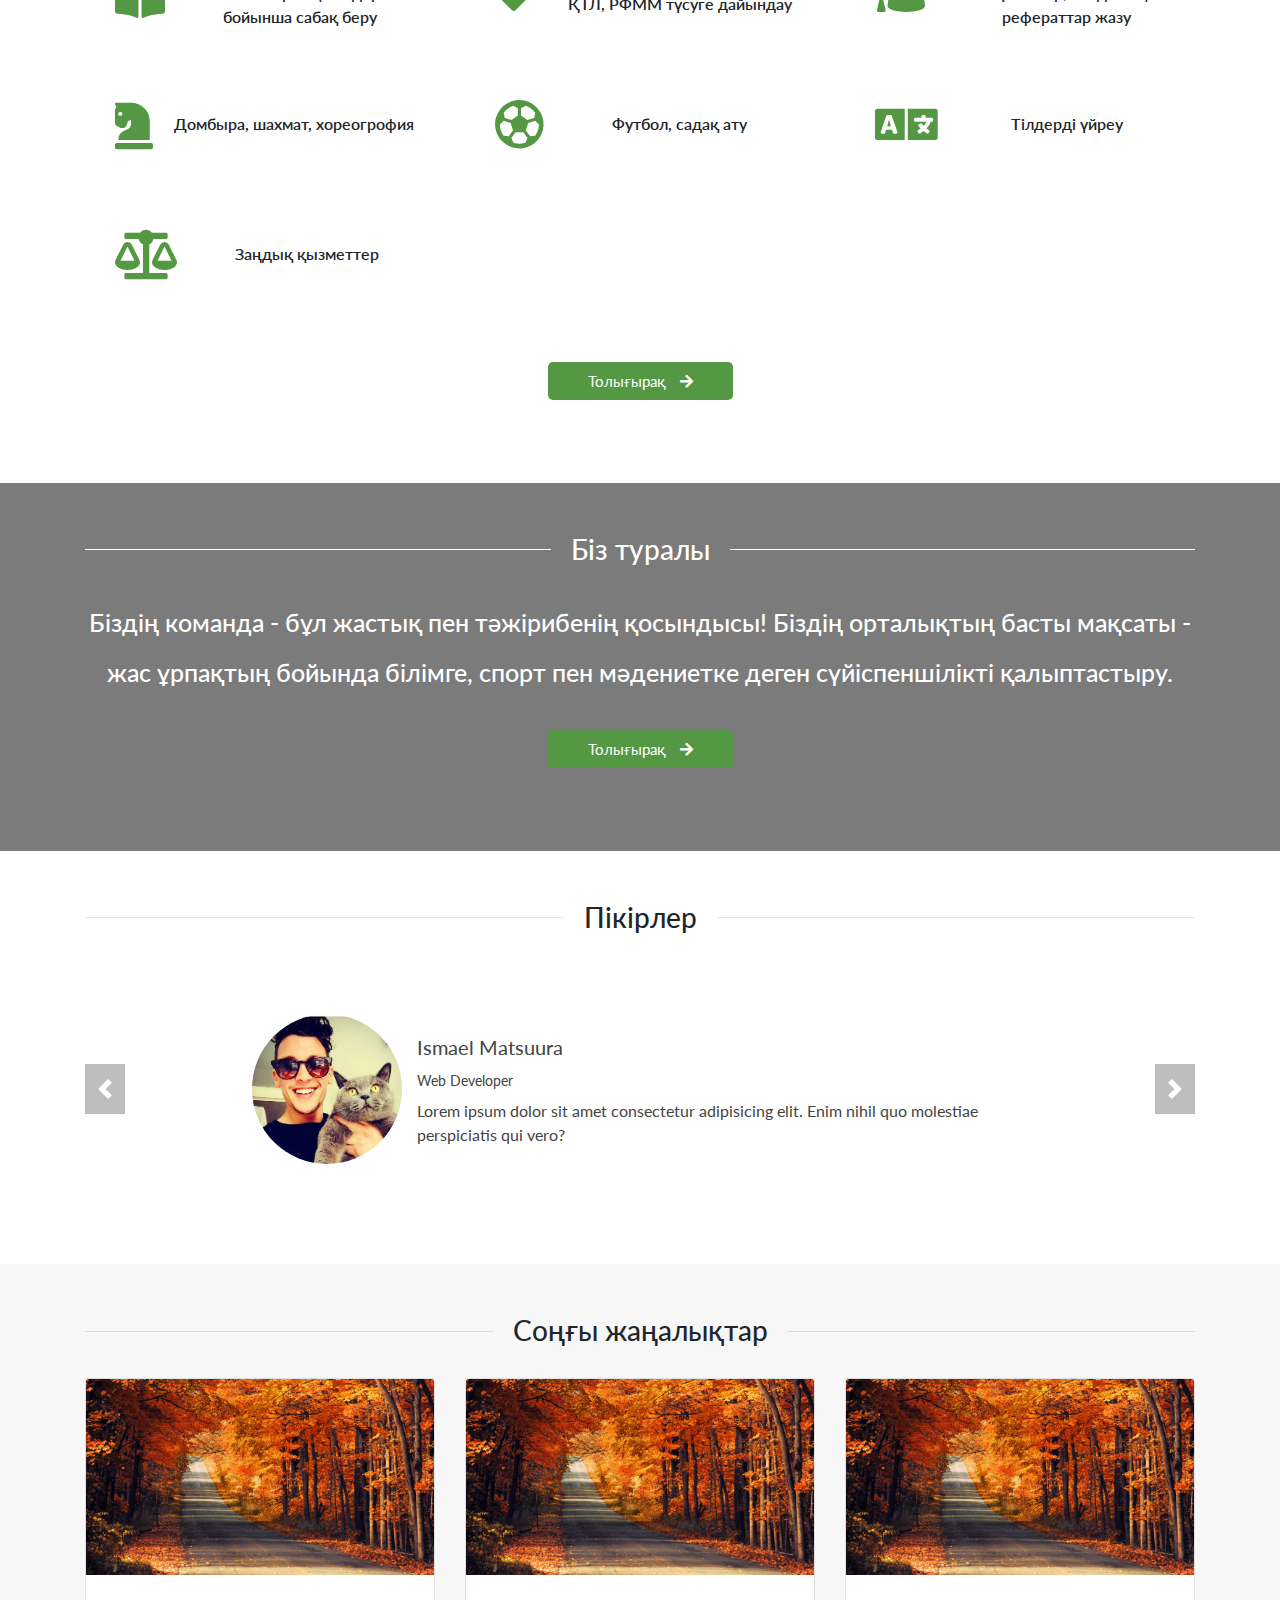
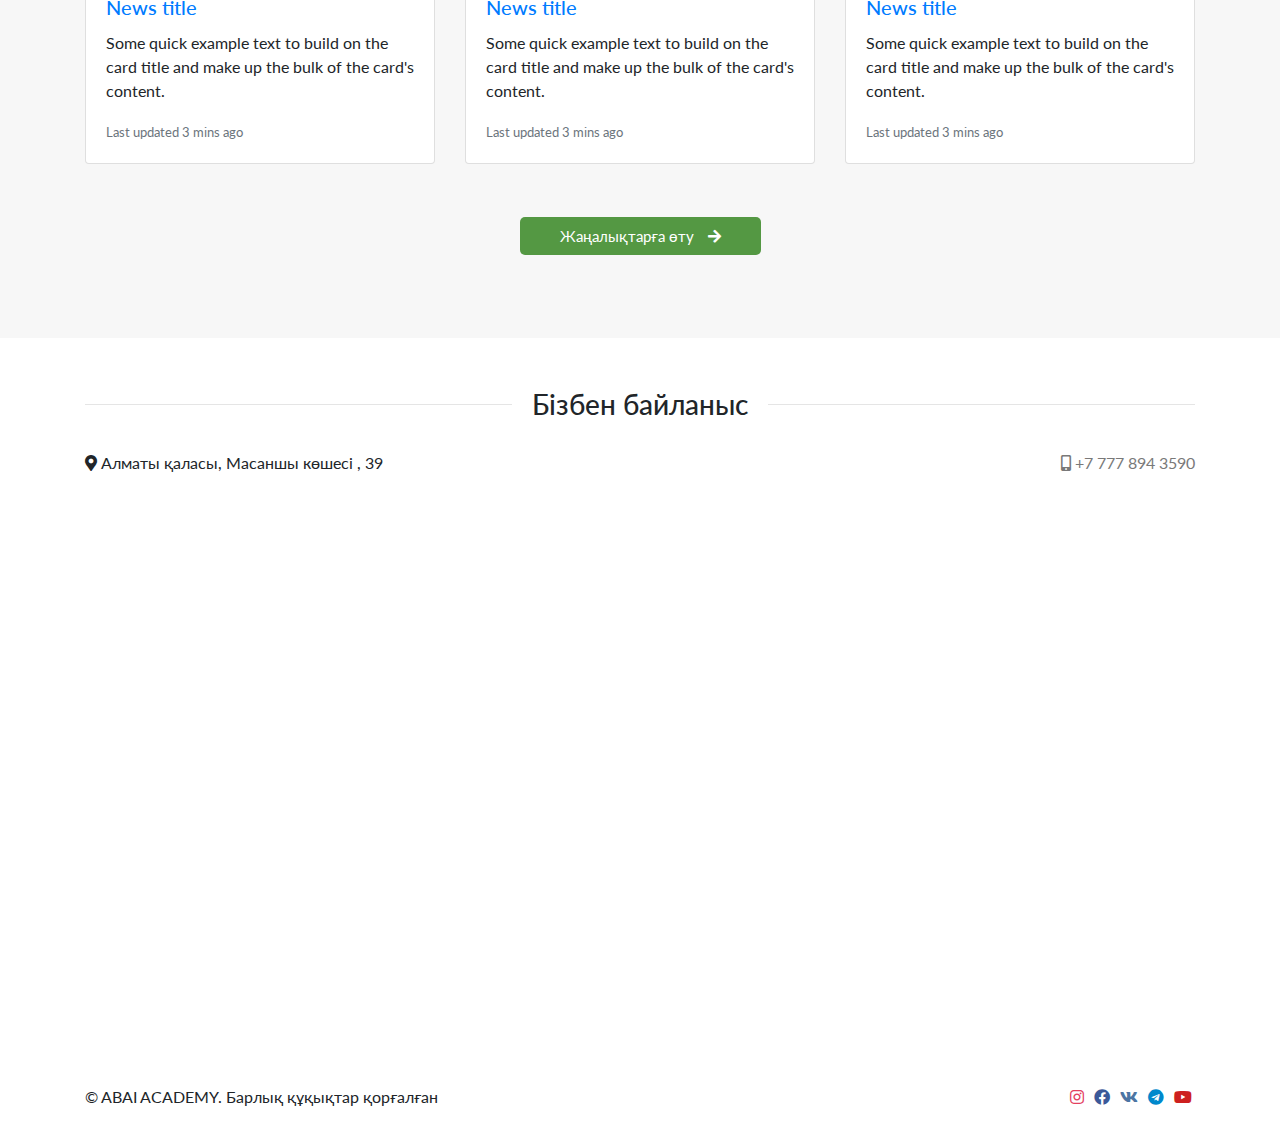
==== commit 95277ef0: "Added video block" ====
--- a/templates/index.html
+++ b/templates/index.html
@@ -13,6 +13,7 @@
     <link rel="stylesheet" href="../css/responsive.css">
     <link rel="stylesheet" href="../css/feedback.css">
     <link href="https://fonts.googleapis.com/css2?family=Lato&display=swap" rel="stylesheet">
+    <link rel="shortcut icon" href="../img/abai_academy.png" type="image/x-icon">
 </head>
 
 <body>
@@ -88,6 +89,19 @@
         <div class="container">
             <div class="section-title d-flex">
                 <hr>
+                <h3 class="section-heading">Видео шолу</h3>
+                <hr>
+            </div>
+            <div class="youtube-video">
+                <iframe src="https://www.youtube.com/embed/X9zS9D7YcI0" frameborder="0" allow="accelerometer; autoplay; clipboard-write; encrypted-media; gyroscope; picture-in-picture" allowfullscreen></iframe>
+            </div>
+        </div>
+    </section>
+
+    <section class="app-section">
+        <div class="container">
+            <div class="section-title d-flex">
+                <hr>
                 <h3 class="section-heading">Біздің қызметтер</h3>
                 <hr>
             </div>
--- a/css/style.css
+++ b/css/style.css
@@ -1,28 +1,41 @@
-html, body {
+html,
+body {
     font-family: 'Lato', sans-serif;
 }
-a, a:hover {
+
+a,
+a:hover {
     text-decoration: none;
 }
-input, textarea, button, button:focus {
+
+input,
+textarea,
+button,
+button:focus {
     outline: none;
 }
+
 form {
     display: inline;
 }
+
 .col-12 {
     margin-bottom: 20px;
 }
+
 .d-flex {
     align-items: center;
 }
+
 .logo-link {
     display: block;
 }
+
 .logo img {
     width: 70px;
     margin-right: 10px;
 }
+
 .logo-title {
     text-align: center;
     font-size: 20px;
@@ -30,39 +43,50 @@
     font-weight: 500;
     margin-bottom: 0;
 }
+
 .header-top {
     padding: 7px 0;
     background-color: #f7f7f7;
 }
+
 .header-top .container {
     justify-content: space-between;
 }
-.header-top a, .contact-info-block a {
+
+.header-top a,
+.contact-info-block a {
     color: #797979;
 }
+
 .contact-info a {
     font-size: 13px;
 }
+
 .contact-info a i {
     font-size: 16px;
     margin-right: 5px;
 }
+
 .contact-info a:first-child {
     margin-right: 15px;
 }
+
 .social-links a {
     margin: 0 3px;
     font-size: 16px;
 }
+
 .header {
     padding: 10px 0;
     box-shadow: 0 10px 15px -10px rgba(0, 0, 0, 0.2);
     background-color: #fff;
 }
+
 .header .container {
     justify-content: space-between;
     position: relative;
 }
+
 .nav-button {
     display: none;
     background-color: #fff;
@@ -72,12 +96,15 @@
     font-size: 25px;
     padding: 0 9px;
 }
+
 .navbar {
     padding: 0;
 }
+
 .navbar.active {
     display: block;
 }
+
 .navbar a {
     margin: 0 20px;
     color: #549843;
@@ -88,6 +115,7 @@
     -moz-transition: .3s;
     -o-transition: .3s;
 }
+
 .navbar a:hover {
     background-color: #549843;
     color: #fff;
@@ -97,48 +125,62 @@
     -moz-transition: .3s;
     -o-transition: .3s;
 }
+
 .navbar a.active {
     background-color: #549843;
     color: #fff;
     box-shadow: 0 10px 15px 0px rgba(0, 0, 0, 0.2);
 }
+
 .navbar a:last-child {
     margin-right: 0;
 }
+
 .app-section {
     padding: 50px 0;
 }
+
 .app-section:nth-child(even) {
     background-color: #f7f7f7;
 }
+
 .app-section:nth-child(odd) {
     background-color: #fff;
 }
+
 .banner {
     margin-right: 30px;
 }
-.banner-text h3, .about-info h3 {
-    text-align: center;    
+
+.banner-text h3,
+.about-info h3 {
+    text-align: center;
     line-height: 60px;
     font-size: 40px;
 }
+
 .about-info h3 {
-    font-size: 25px;  
+    font-size: 25px;
     line-height: 50px;
 }
+
 .section-title {
     margin-bottom: 30px;
 }
+
 .section-title hr {
     flex: 1;
 }
+
 .section-heading {
     margin: 0 20px;
 }
+
 .more-link {
     text-align: center;
     margin: 40px 0;
 }
+
 .more-link a {
     padding: 10px 40px;
     background-color: #549843;
@@ -150,6 +192,7 @@
     -o-transition: .3s;
     font-size: 15px;
 }
+
 .more-link a:hover {
     box-shadow: 0 10px 15px 0px rgba(0, 0, 0, 0.2);
     transition: .3s;
@@ -157,9 +200,11 @@
     -moz-transition: .3s;
     -o-transition: .3s;
 }
+
 .more-link a i {
     margin-left: 10px;
 }
+
 .service-item {
     padding: 20px;
     border-radius: 10px;
@@ -168,6 +213,7 @@
     -moz-transition: .3s;
     -o-transition: .3s;
 }
+
 .service-item:hover {
     box-shadow: 0 10px 20px 0 rgba(0, 0, 0, 0.2);
     transition: .3s;
@@ -175,37 +221,46 @@
     -moz-transition: .3s;
     -o-transition: .3s;
 }
+
 .service-icon {
     margin-right: 10px;
     padding: 10px;
 }
-.service-text{
+
+.service-text {
     flex: 1;
 }
-.service-text p{
+
+.service-text p {
     margin-bottom: 0;
     text-align: center;
     font-weight: 600;
 }
+
 .service-icon i {
     font-size: 50px;
     color: #549843;
 }
+
 .about-us {
     color: #fff;
 }
+
 .about-us hr {
     border-color: #fff;
 }
+
 .about-text {
     flex: 1;
 }
+
 .dark-bg {
     width: 100%;
     height: 100%;
     background-color: rgba(0, 0, 0, 0.5);
     padding: 50px 0;
 }
+
 .about-us_section {
     background-image: url(../img/teachers/teachers1.jpeg);
     background-repeat: no-repeat;
@@ -213,6 +268,7 @@
     background-size: cover;
     background-position: center;
 }
+
 .about-us-first-section {
     background-image: url(../img/about-section-bg.jpg);
     background-repeat: no-repeat;
@@ -220,21 +276,27 @@
     background-size: cover;
     background-position: top;
 }
+
 .about-us-first-section .dark-bg {
     background-color: rgba(0, 0, 0, 0.7);
 }
+
 .contact-info-block {
     justify-content: space-between;
 }
+
 .footer {
     padding: 30px 0;
 }
+
 .footer .d-flex {
     justify-content: space-between;
 }
+
 .footer .d-flex p {
     margin-bottom: 0;
 }
+
 .langSelect {
     cursor: pointer;
     outline: none;
@@ -244,19 +306,24 @@
     padding: 3px 5px;
     border-radius: 4px;
 }
+
 .news-poster {
     margin-bottom: 30px;
     text-align: center;
 }
+
 .news-poster img {
     width: 100%;
 }
+
 .news-detail-section .d-flex {
     align-items: flex-start;
 }
+
 .current-news {
     flex: 1;
 }
+
 .latest-news {
     width: 30%;
     margin-left: 30px;
@@ -268,40 +335,49 @@
     position: -webkit-sticky;
     top: 140px;
 }
+
 .news-info.d-flex {
     justify-content: space-between;
     align-items: center;
     margin-bottom: 20px;
 }
+
 .news-title {
     margin-bottom: 0;
 }
+
 .news-info p {
     margin-bottom: 0;
     color: #ccc;
     font-size: 14px;
     margin-left: 20px;
 }
+
 .latest-news h4 {
     font-size: 18px;
 }
+
 .latest-news ul {
     margin: 0;
     padding: 0;
 }
+
 .latest-news ul li {
     list-style-type: none;
     padding: 5px 10px;
     border-bottom: 1px solid #54984330;
 }
+
 .latest-news ul li:last-child {
     border-bottom: none;
 }
+
 .latest-news ul li a {
     display: block;
     color: #549843;
     font-size: 14px;
 }
+
 .about-us-texts h4 {
     line-height: 1.5em;
     padding-left: 30px;
@@ -311,21 +387,26 @@
     margin-bottom: 20px;
     font-size: 20px;
 }
+
 .teachers .card-title {
     color: #549843;
 }
+
 .teachers .card-text {
     margin-bottom: 0;
 }
+
 .teachers .card-text i {
     color: #549843;
     margin-right: 5px;
 }
+
 .teachers img.card-img-top {
     height: 392px;
     object-fit: cover;
     -o-object-fit: cover;
 }
+
 .gallery-container {
     display: grid;
     display: -moz-grid;
@@ -334,56 +415,71 @@
     grid-auto-flow: dense;
     grid-gap: 20px;
 }
+
 .gallery-container-item {
     width: 100%;
     height: 100%;
-    position: relative;  
-    border-radius: 10px;  
+    position: relative;
+    border-radius: 10px;
     box-shadow: 0 10px 20px -5px rgba(0, 0, 0, 0.5);
 }
+
 .c-1 {
     grid-column: span 1;
 }
+
 .c-2 {
     grid-column: span 2;
 }
+
 .c-3 {
     grid-column: span 3;
 }
+
 .c-4 {
     grid-column: span 4;
 }
+
 .c-5 {
     grid-column: span 5;
 }
+
 .c-6 {
     grid-column: span 6;
 }
+
 .r-1 {
     grid-row: span 1;
 }
+
 .r-2 {
     grid-row: span 2;
 }
+
 .r-3 {
     grid-row: span 3;
 }
+
 .r-4 {
     grid-row: span 4;
 }
+
 .r-5 {
     grid-row: span 5;
 }
+
 .r-6 {
     grid-row: span 6;
 }
+
 .gallery-item {
     width: 100%;
     height: 100%;
     overflow: hidden;
     border-radius: 10px;
 }
-.gallery-item img{
+
+.gallery-item img {
     width: 100%;
     height: 100%;
     object-fit: cover;
@@ -396,10 +492,94 @@
     -o-transition: .5s ease-in-out;
     -moz-transition: .5s ease-in-out;
 }
+
 .gallery-item:hover img {
     transform: scale(1.5);
     -moz-transform: scale(1.5);
     -o-transform: scale(1.5);
     -ms-transform: scale(1.5);
     -webkit-transform: scale(1.5);
+}
+
+.service-card img {
+    object-fit: cover;
+    -o-object-fit: cover;
+}
+
+.service-card .card-title {
+    color: #549843;
+}
+
+.service-list {
+    padding-left: 40px;
+}
+
+.service-list p {
+    margin-bottom: 5px;
+    font-size: 16px;
+}
+
+.service-list p i,
+.panel-block p i {
+    color: #549843;
+    margin-right: 5px;
+}
+
+.accordion-btn {
+    background-color: #eee;
+    color: #444;
+    cursor: pointer;
+    padding: 18px;
+    width: 100%;
+    border: none;
+    text-align: left;
+    outline: none;
+    font-size: 15px;
+    transition: 0.4s;
+}
+
+.lang-courses .active,
+.accordion-btn:hover {
+    background-color: #ccc;
+}
+
+.accordion-btn:after {
+    content: '\002B';
+    color: #777;
+    font-weight: bold;
+    float: right;
+    margin-left: 5px;
+}
+
+.lang-courses .active:after {
+    content: "\2212";
+}
+.accordion-btn img {
+    margin-right: 10px;
+}
+.panel-block {
+    padding: 0 30px;
+    background-color: white;
+    max-height: 0;
+    overflow: hidden;
+    transition: max-height 0.2s ease-out;
+}
+
+.pagination a.page-link {
+    color: #549843 !important;
+}
+.pagination a.page-link.active {
+    background-color: #549843;
+    color: #fff !important;
+}
+.pagination a.page-link:focus {
+    box-shadow: none !important;
+}
+
+.youtube-video {
+    height: 500px;
+}
+.youtube-video iframe {
+    width: 100%;
+    height: 100%;
 }--- a/css/responsive.css
+++ b/css/responsive.css
@@ -52,6 +52,9 @@
         margin-left: 0;
         margin-top: 30px;
     }
+    .youtube-video {
+        height: 300px;
+    }
     
 }
 @media screen and (max-width: 767px) {
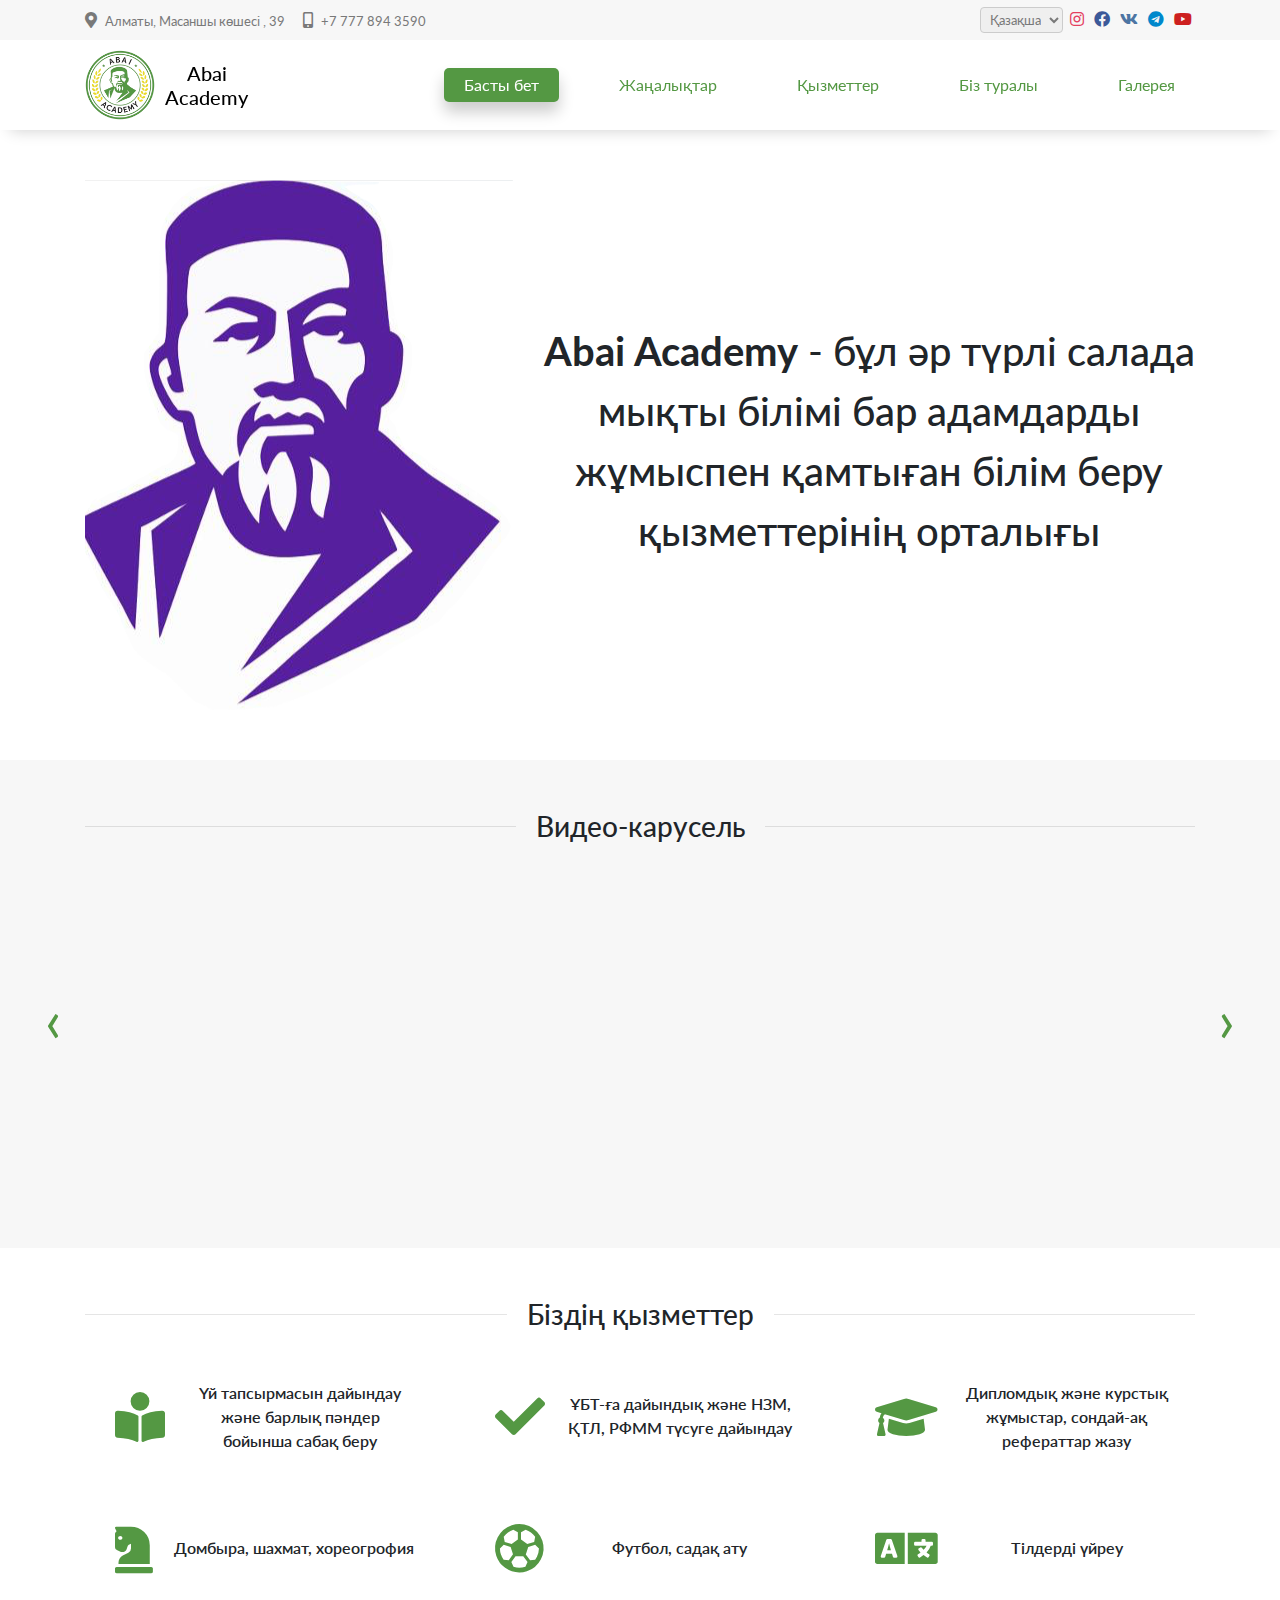
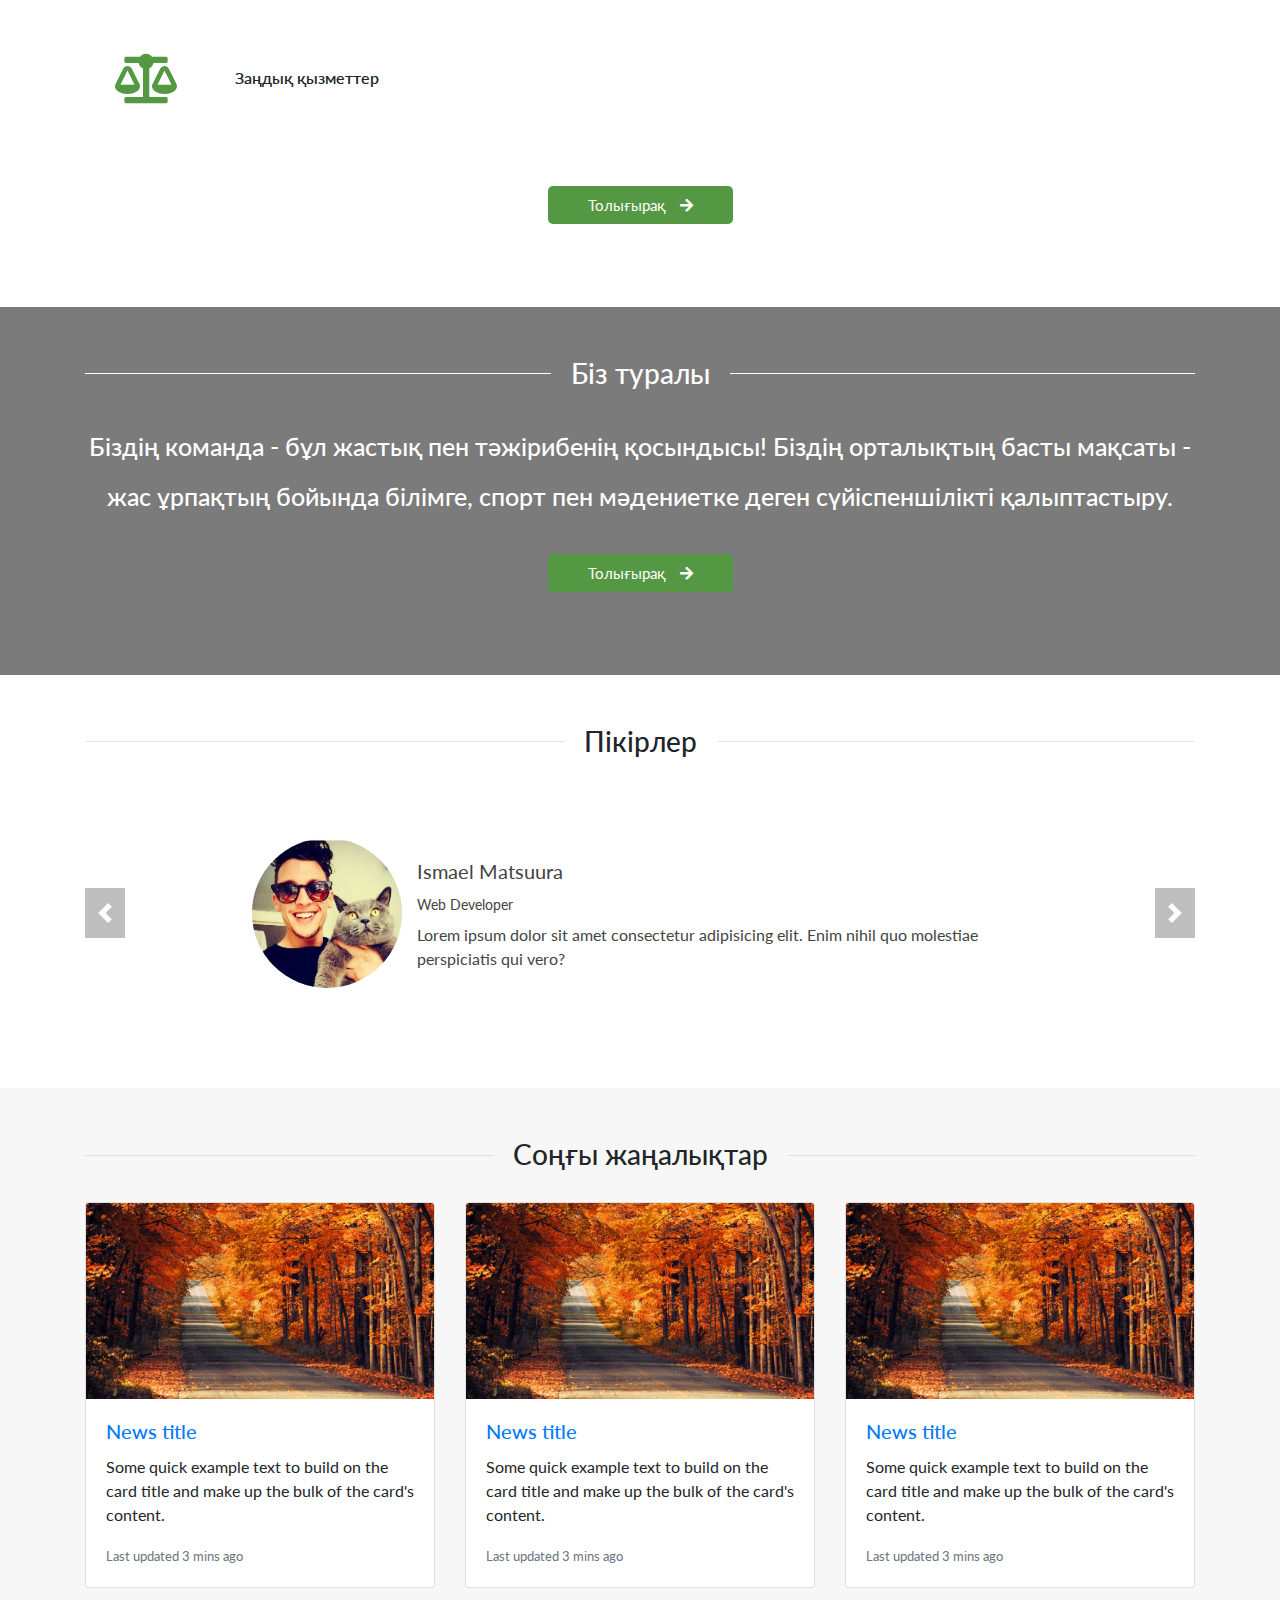
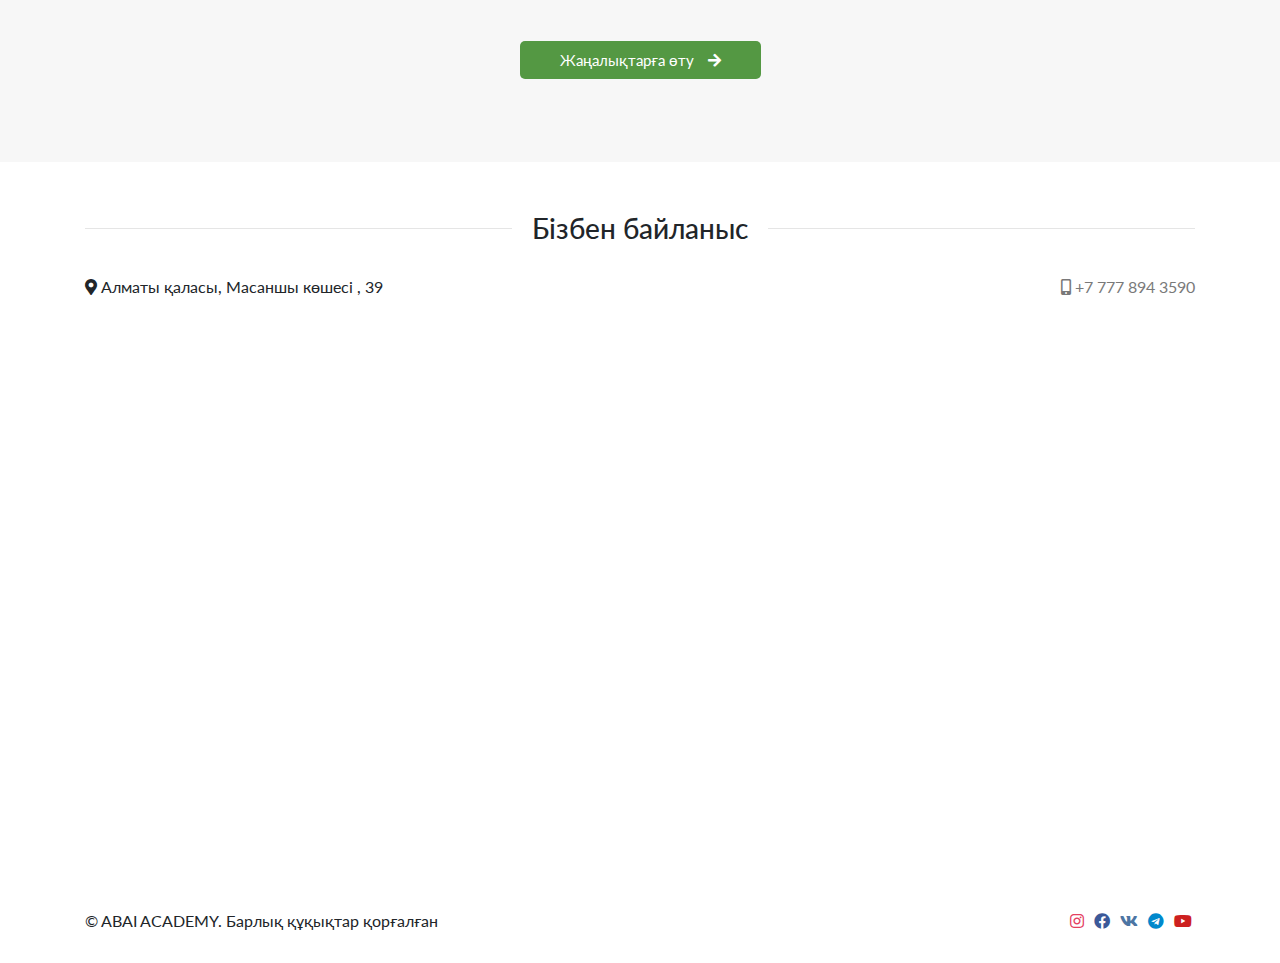
==== commit 28160461: "added video slider" ====
--- a/templates/index.html
+++ b/templates/index.html
@@ -5,6 +5,10 @@
     <meta charset="UTF-8">
     <meta name="viewport" content="width=device-width, initial-scale=1.0">
     <title>Abai Academy</title>
+
+    
+    <link href="https://fonts.googleapis.com/css2?family=Lato&display=swap" rel="stylesheet">
+    <link rel="shortcut icon" href="../img/abai_academy.png" type="image/x-icon">
 
     <!-- Css -->
     <link rel="stylesheet" href="../css/bootstrap.min.css">
@@ -12,8 +16,8 @@
     <link rel="stylesheet" href="../css/style.css">
     <link rel="stylesheet" href="../css/responsive.css">
     <link rel="stylesheet" href="../css/feedback.css">
-    <link href="https://fonts.googleapis.com/css2?family=Lato&display=swap" rel="stylesheet">
-    <link rel="shortcut icon" href="../img/abai_academy.png" type="image/x-icon">
+    <link rel="stylesheet" href="../css/owl.carousel.min.css">
+    <link rel="stylesheet" href="../css/owl.theme.default.min.css">
 </head>
 
 <body>
@@ -86,14 +90,31 @@
     </section>
 
     <section class="app-section">
-        <div class="container">
+        <div class="container" style="position: relative;">
             <div class="section-title d-flex">
                 <hr>
-                <h3 class="section-heading">Видео шолу</h3>
-                <hr>
-            </div>
-            <div class="youtube-video">
-                <iframe src="https://www.youtube.com/embed/X9zS9D7YcI0" frameborder="0" allow="accelerometer; autoplay; clipboard-write; encrypted-media; gyroscope; picture-in-picture" allowfullscreen></iframe>
+                <h3 class="section-heading">Видео-карусель</h3>
+                <hr>
+            </div>
+            <div class="owl-carousel">
+                <div class="youtube-video">
+                    <iframe src="https://www.youtube.com/embed/X9zS9D7YcI0" frameborder="0" allow="accelerometer; autoplay; clipboard-write; encrypted-media; gyroscope; picture-in-picture" allowfullscreen></iframe>
+                </div>
+                <div class="youtube-video">
+                    <iframe src="https://www.youtube.com/embed/TCMnrssX1NE" frameborder="0" allow="accelerometer; autoplay; clipboard-write; encrypted-media; gyroscope; picture-in-picture" allowfullscreen></iframe>
+                </div>      
+                <div class="youtube-video">
+                    <iframe src="https://www.youtube.com/embed/SQIbeAk-bFA" frameborder="0" allow="accelerometer; autoplay; clipboard-write; encrypted-media; gyroscope; picture-in-picture" allowfullscreen></iframe>
+                </div> 
+                <div class="youtube-video">
+                    <iframe src="https://www.youtube.com/embed/X9zS9D7YcI0" frameborder="0" allow="accelerometer; autoplay; clipboard-write; encrypted-media; gyroscope; picture-in-picture" allowfullscreen></iframe>
+                </div>
+                <div class="youtube-video">
+                    <iframe src="https://www.youtube.com/embed/TCMnrssX1NE" frameborder="0" allow="accelerometer; autoplay; clipboard-write; encrypted-media; gyroscope; picture-in-picture" allowfullscreen></iframe>
+                </div>      
+                <div class="youtube-video">
+                    <iframe src="https://www.youtube.com/embed/SQIbeAk-bFA" frameborder="0" allow="accelerometer; autoplay; clipboard-write; encrypted-media; gyroscope; picture-in-picture" allowfullscreen></iframe>
+                </div> 
             </div>
         </div>
     </section>
@@ -394,6 +415,7 @@
     <!-- JavaScript -->
     <script src="../js/jquery.min.js"></script>
     <script src="../js/bootstrap.min.js"></script>
+    <script src="../js/owl.carousel.min.js"></script>
     <script src="../js/main.js"></script>
     <script src="../js/feedback.js"></script>
 </body>
--- a/css/style.css
+++ b/css/style.css
@@ -80,6 +80,7 @@
     padding: 10px 0;
     box-shadow: 0 10px 15px -10px rgba(0, 0, 0, 0.2);
     background-color: #fff;
+    top: 0 !important;
 }
 
 .header .container {
@@ -577,9 +578,29 @@
 }
 
 .youtube-video {
-    height: 500px;
+    height: 300px;
 }
 .youtube-video iframe {
     width: 100%;
     height: 100%;
+}
+
+.owl-nav [class*="owl-"] {
+    position: absolute !important;
+    top: 45%;
+    transform: translate(0, -50%);
+    -webkit-transform: translate(0, -50%);
+    -ms-transform: translate(0, -50%);
+    -o-transform: translate(0, -50%);
+    -moz-transform: translate(0, -50%);
+}
+.owl-nav [class*="owl-"] span {
+    font-size: 60px;
+    color: #549843;
+}
+.owl-nav .owl-prev {
+    left: -40px;
+}
+.owl-nav .owl-next {
+    right: -40px;
 }--- a/css/responsive.css
+++ b/css/responsive.css
@@ -81,6 +81,9 @@
 }
 
 @media screen and (max-width: 576px) {
+    .owl-nav {
+        display: none;
+    }
     .gallery-container {
         grid-template-columns: 1fr;
     }
